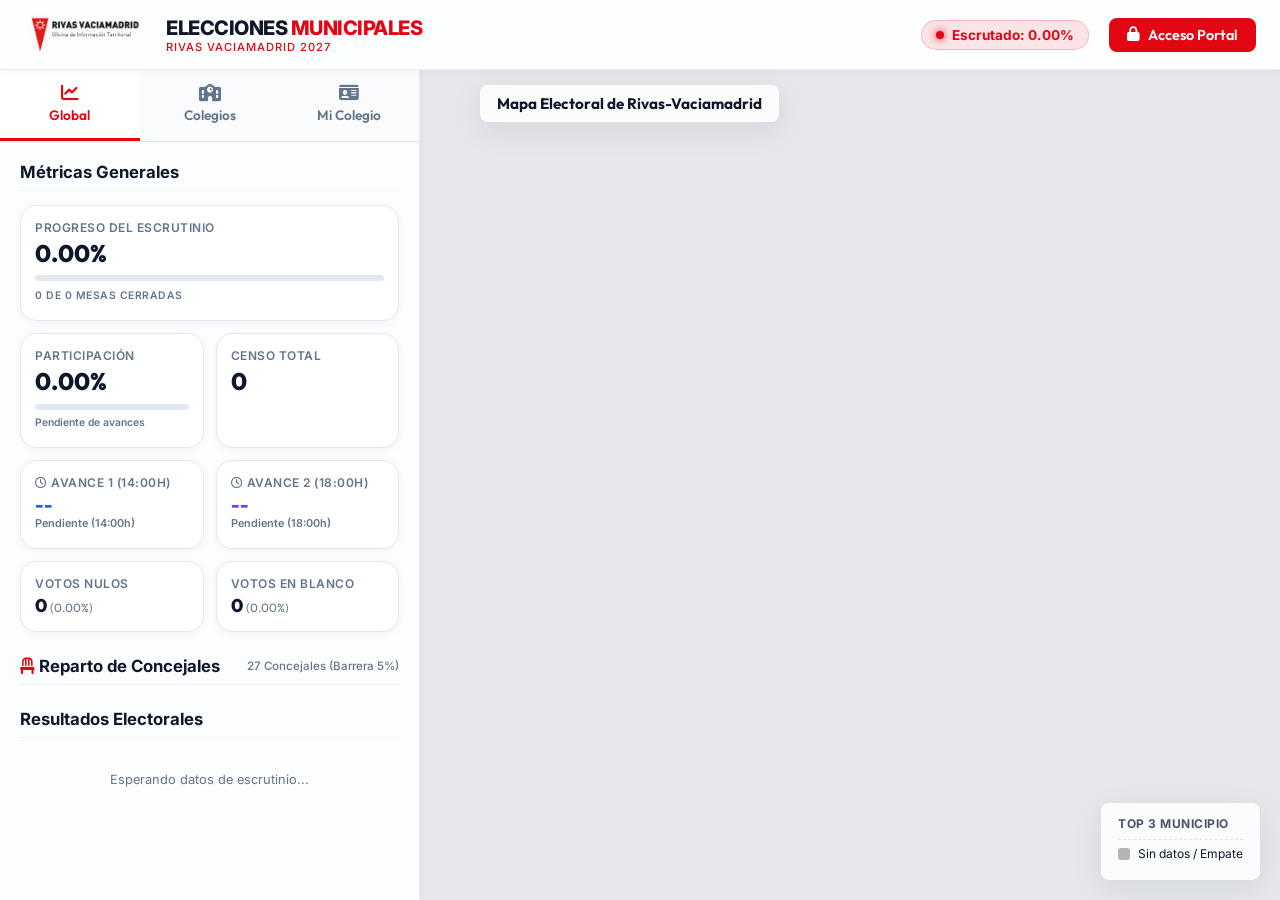
==== index.html @ 632396b0 "Add files via upload" ====
<!DOCTYPE html>
<html lang="es">

<head>
    <meta charset="UTF-8">
    <meta name="viewport" content="width=device-width, initial-scale=1.0">
    <title>Elecciones Municipales Rivas Vaciamadrid 2027</title>

    <!-- SEO Meta Tags -->
    <meta name="description"
        content="Portal oficial para el escrutinio en tiempo real de las Elecciones Municipales Rivas Vaciamadrid 2027, con visualización georeferenciada.">
    <meta name="author" content="Oficina de Información Territorial de Rivas (OITR)">

    <!-- Google Fonts & FontAwesome Icons -->
    <link rel="preconnect" href="https://fonts.googleapis.com">
    <link rel="preconnect" href="https://fonts.gstatic.com" crossorigin>
    <link
        href="https://fonts.googleapis.com/css2?family=Outfit:wght@300;400;500;600;700;800&family=Inter:wght@300;400;500;600;700&display=swap"
        rel="stylesheet">
    <link rel="stylesheet" href="https://cdnjs.cloudflare.com/ajax/libs/font-awesome/6.4.0/css/all.min.css">

    <!-- ArcGIS API for JavaScript CSS -->
    <link rel="stylesheet" href="https://js.arcgis.com/4.29/esri/themes/light/main.css">

    <!-- Estilos del Proyecto -->
    <link rel="stylesheet" href="styles.css">
</head>

<body>

    <!-- CONTENEDOR PRINCIPAL DE LA APP -->
    <div id="app-container">

        <!-- CABECERA GLOBAL DE LA APLICACIÓN -->
        <header class="main-header">
            <div class="header-brand">
                <img src="Imagenes/Logo_OITR.png" alt="Logo Ayuntamiento Rivas-Vaciamadrid" class="brand-logo">
                <div class="brand-title">
                    <span>ELECCIONES <span style="color: var(--primary-color);">MUNICIPALES</span></span>
                    <span class="brand-subtitle">Rivas Vaciamadrid 2027</span>
                </div>
            </div>

            <div class="header-status">
                <!-- Porcentaje de escrutinio general -->
                <div class="scrutiny-pill">
                    <span class="scrutiny-dot"></span>
                    <span>Escrutado: <span id="header-scrutiny-percent">0.00%</span></span>
                </div>

                <!-- Usuario logueado (si aplica) -->
                <div id="logged-user-area" class="hidden">
                    <span class="user-badge">
                        <i class="fa-solid fa-user-shield" id="user-role-icon"></i>
                        <span id="logged-username">Usuario</span>
                    </span>
                </div>

                <!-- Botón de Acción Portal/Logout -->
                <button id="btn-portal-action" class="btn-header btn-primary">
                    <i class="fa-solid fa-lock"></i>
                    <span>Acceso Portal</span>
                </button>
            </div>
        </header>

        <!-- ==========================================================================
           VISTA 1: DASHBOARD PÚBLICO (MAPA Y ESTADÍSTICAS EN TIEMPO REAL)
           ========================================================================== -->
        <section id="public-dashboard-view" class="view-section">

            <!-- Barra Lateral con Estadísticas y Colegios -->
            <aside class="dashboard-sidebar">

                <!-- Pestañas de la barra lateral -->
                <div class="sidebar-tabs">
                    <button class="tab-btn active" data-tab="general-stats-pane">
                        <i class="fa-solid fa-chart-line"></i>
                        <span>Global</span>
                    </button>
                    <button class="tab-btn" data-tab="colegios-list-pane">
                        <i class="fa-solid fa-school"></i>
                        <span>Colegios</span>
                    </button>
                    <button class="tab-btn" data-tab="censo-search-pane">
                        <i class="fa-solid fa-id-card"></i>
                        <span>Mi Colegio</span>
                    </button>
                </div>

                <!-- PESTAÑA A: Estadísticas Globales del Municipio -->
                <div class="tab-content">
                    <div id="general-stats-pane" class="tab-pane active">
                        <div class="card-title">Métricas Generales</div>

                        <div class="stats-grid">
                            <!-- Escrutinio -->
                            <div class="stat-card full-width">
                                <span class="stat-label">Progreso del Escrutinio</span>
                                <div class="stat-value" id="global-scrutiny-val">0.00%</div>
                                <div class="stat-progress-bar">
                                    <div class="stat-progress-fill" id="global-scrutiny-bar" style="width: 0%;"></div>
                                </div>
                                <span class="stat-label" style="margin-top: 8px; font-size: 0.65rem;"
                                    id="global-mesas-ratio">0 de 0 mesas cerradas</span>
                            </div>

                            <!-- Participación Total -->
                            <div class="stat-card">
                                <span class="stat-label">Participación</span>
                                <div class="stat-value" id="global-participation-val">0.00%</div>
                                <div class="stat-progress-bar">
                                    <div class="stat-progress-fill" id="global-participation-bar"
                                        style="width: 0%; background-color: #f59e0b;"></div>
                                </div>
                                <span class="stat-label" style="margin-top: 6px; font-size: 0.65rem; text-transform: none; letter-spacing: normal;"
                                    id="global-participation-sub">Pendiente de avances</span>
                            </div>

                            <!-- Censo -->
                            <div class="stat-card">
                                <span class="stat-label">Censo Total</span>
                                <div class="stat-value" id="global-census-val">0</div>
                            </div>

                            <!-- Avance 1 (14:00h) -->
                            <div class="stat-card">
                                <span class="stat-label"><i class="fa-regular fa-clock"></i> Avance 1 (14:00h)</span>
                                <div class="stat-value" style="font-size: 1.15rem; color: #2563eb;"
                                    id="global-part1-val">--</div>
                                <div class="stat-label"
                                    style="font-size: 0.68rem; text-transform: none; letter-spacing: normal; line-height: 1.3;"
                                    id="global-part1-sub">Pendiente (14:00h)</div>
                            </div>

                            <!-- Avance 2 (18:00h) -->
                            <div class="stat-card">
                                <span class="stat-label"><i class="fa-regular fa-clock"></i> Avance 2 (18:00h)</span>
                                <div class="stat-value" style="font-size: 1.15rem; color: #7c3aed;"
                                    id="global-part2-val">--</div>
                                <div class="stat-label"
                                    style="font-size: 0.68rem; text-transform: none; letter-spacing: normal; line-height: 1.3;"
                                    id="global-part2-sub">Pendiente (18:00h)</div>
                            </div>

                            <!-- Votos Nulos -->
                            <div class="stat-card">
                                <span class="stat-label">Votos Nulos</span>
                                <div class="stat-value" style="font-size: 1.15rem;" id="global-nulos-val">0 <span
                                        style="font-size: 0.75rem; font-weight: 400; color: var(--text-muted);">(0.00%)</span>
                                </div>
                            </div>

                            <!-- Votos en Blanco -->
                            <div class="stat-card">
                                <span class="stat-label">Votos en Blanco</span>
                                <div class="stat-value" style="font-size: 1.15rem;" id="global-blancos-val">0 <span
                                        style="font-size: 0.75rem; font-weight: 400; color: var(--text-muted);">(0.00%)</span>
                                </div>
                            </div>
                        </div>

                        <!-- Reparto de Concejales -->
                        <div class="card-title"
                            style="margin-top: 24px; display: flex; justify-content: space-between; align-items: center;">
                            <span><i class="fa-solid fa-chair" style="color: var(--primary-color);"></i> Reparto de
                                Concejales</span>
                            <span style="font-size: 0.72rem; color: var(--text-muted); font-weight: 500;">27 Concejales
                                (Barrera 5%)</span>
                        </div>
                        <div id="dhondt-results-container" style="margin-bottom: 20px;">
                            <!-- Se rellena dinámicamente -->
                        </div>

                        <!-- Lista de Partidos Ordenados por Votos -->
                        <div class="card-title" style="margin-top: 24px;">Resultados Electorales</div>
                        <div id="global-parties-container" class="party-results-list">
                            <!-- Se rellena dinámicamente -->
                            <div
                                style="text-align: center; color: var(--text-muted); font-size: 0.8rem; padding: 20px 0;">
                                Esperando datos de escrutinio...</div>
                        </div>
                    </div>

                    <!-- PESTAÑA B: Listado de Colegios Electorales -->
                    <div id="colegios-list-pane" class="tab-pane">
                        <div class="card-title">Centros de Votación</div>

                        <!-- Buscador de Colegios -->
                        <div class="search-box">
                            <i class="fa-solid fa-magnifying-glass"></i>
                            <input type="text" id="colegio-search" placeholder="Buscar colegio o dirección...">
                        </div>

                        <!-- Listado -->
                        <div id="colegios-list-container" class="colegios-list">
                            <!-- Se rellena dinámicamente -->
                        </div>
                    </div>

                    <!-- PESTAÑA C: Consulta de Censo por DNI -->
                    <div id="censo-search-pane" class="tab-pane">
                        <div class="card-title">Consulta de Censo Electoral</div>
                        <p class="text-secondary" style="font-size: 0.8rem; margin-bottom: 14px;">
                            Introduce tu DNI o NIE para consultar en qué colegio, sección y mesa te corresponde votar.
                        </p>

                        <!-- Buscador de DNI -->
                        <div style="display: flex; gap: 8px; margin-bottom: 14px;">
                            <div class="search-box" style="flex: 1; margin-bottom: 0;">
                                <i class="fa-solid fa-id-card"></i>
                                <input type="text" id="dni-search-input" placeholder="Ej. 12345678A..."
                                    style="text-transform: uppercase;">
                            </div>
                            <button id="btn-dni-search-action" class="btn-header btn-primary"
                                style="padding: 0 16px; font-size: 0.85rem; border-radius: 6px; flex-shrink: 0;">
                                <i class="fa-solid fa-magnifying-glass"></i> Buscar
                            </button>
                        </div>

                        <!-- Indicador de Carga / Estado -->
                        <div id="dni-search-status" class="hidden"
                            style="text-align: center; padding: 12px; font-size: 0.85rem; color: var(--text-muted);">
                            <i class="fa-solid fa-spinner fa-spin"></i> Cargando censo electoral...
                        </div>

                        <!-- Contenedor de Resultados -->
                        <div id="dni-search-result-container">
                            <div
                                style="text-align: center; color: var(--text-muted); font-size: 0.8rem; padding: 30px 10px;">
                                <i class="fa-solid fa-address-card"
                                    style="font-size: 2.2rem; margin-bottom: 10px; display: block; opacity: 0.35;"></i>
                                Escribe tu DNI/NIE y pulsa Buscar para saber dónde votar.
                            </div>
                        </div>
                    </div>
                </div>
            </aside>

            <!-- Contenedor del Visor Cartográfico de ArcGIS -->
            <div class="dashboard-map-container">
                <div class="map-overlay-title">
                    <h3 id="map-current-title">Mapa Electoral de Rivas-Vaciamadrid</h3>
                </div>

                <!-- Mapa Div -->
                <div id="mapViewDiv"></div>

                <!-- Leyenda de colores del mapa -->
                <div id="mapLegend" class="map-legend">
                    <div class="legend-title">Top 3 Municipio</div>
                    <div id="legend-items-container">
                        <!-- Rellenado dinámicamente con partidos configurados -->
                    </div>
                    <div class="legend-item"
                        style="margin-top: 8px; border-top: 1px dashed rgba(0,0,0,0.1); padding-top: 6px;">
                        <div class="legend-color" style="background-color: #b4b4b4;"></div>
                        <span>Sin datos / Empate</span>
                    </div>
                </div>
            </div>
        </section>

        <!-- ==========================================================================
           VISTA 2: FORMULARIO DE LOGIN (SIMULADO DE ARCGIS ENTERPRISE PORTAL)
           ========================================================================== -->
        <!-- ==========================================================================
           VISTA 2: FORMULARIO DE LOGIN (PORTAL ARCGIS ENTERPRISE)
           ========================================================================== -->
        <section id="login-view" class="view-section login-view hidden">
            <div class="login-card">
                <img src="Imagenes/Logo_OITR.png" alt="ArcGIS Portal Logo" class="login-logo">
                <div class="login-title">Portal ArcGIS Enterprise</div>
                <div class="login-subtitle">Introduce tus credenciales para acceder a la aplicación electoral</div>

                <!-- Mensaje de error -->
                <div id="login-error-msg" class="login-error hidden">
                    <i class="fa-solid fa-circle-exclamation"></i>
                    <span id="login-error-text">Error al autenticar.</span>
                </div>

                <form id="form-login-direct" style="width: 100%; display: flex; flex-direction: column; gap: 14px;">
                    <div class="form-group" style="text-align: left;">
                        <label for="login-username"
                            style="color: rgba(255,255,255,0.9); font-weight: 600; font-size: 0.85rem; margin-bottom: 6px; display: block;">Nombre
                            de usuario</label>
                        <input type="text" id="login-username" class="portal-input"
                            placeholder="Ej: AdminEleccionesGenPrueba" required style="width: 100%; text-align: left;">
                    </div>

                    <div class="form-group" style="text-align: left;">
                        <label for="login-password"
                            style="color: rgba(255,255,255,0.9); font-weight: 600; font-size: 0.85rem; margin-bottom: 6px; display: block;">Contraseña</label>
                        <div class="password-wrapper">
                            <input type="password" id="login-password" class="portal-input"
                                placeholder="Introduce tu contraseña"
                                style="width: 100%; text-align: left; padding-right: 42px;">
                            <i class="fa-solid fa-eye toggle-password-btn"
                                style="position: absolute; right: 14px; top: 50%; transform: translateY(-50%); cursor: pointer; color: rgba(255,255,255,0.7); z-index: 10;"></i>
                        </div>
                    </div>

                    <button type="submit" id="btn-login-submit" class="btn-header btn-primary btn-login"
                        style="justify-content: center; padding: 14px; font-size: 1rem; margin-top: 6px;">
                        <i class="fa-solid fa-right-to-bracket"></i> Iniciar Sesión
                    </button>

                    <button type="button" id="btn-login-arcgis" class="btn-header btn-secondary"
                        style="justify-content: center; padding: 10px; font-size: 0.82rem; background: rgba(255,255,255,0.1); border: 1px solid rgba(255,255,255,0.2); color: #fff;">
                        <i class="fa-solid fa-shield-halved"></i> Conectar vía Diálogo Oficial ArcGIS
                    </button>

                    <button type="button" id="btn-login-cancel" class="btn-header btn-secondary"
                        style="width:100%; justify-content: center; background: transparent; border: none; color: rgba(255,255,255,0.6); margin-top: 2px;">
                        Volver al Visor Público
                    </button>
                </form>
            </div>
        </section>

        <!-- ==========================================================================
           VISTA 3: PORTAL DE COLEGIO ELECTORAL (ESCRUTINIO DE MESAS)
           ========================================================================== -->
        <section id="colegio-portal-view" class="view-section colegio-portal-view hidden">
            <div class="portal-container">

                <!-- Bienvenida de Colegio -->
                <div class="portal-welcome">
                    <div class="welcome-info">
                        <h2 id="portal-colegio-name">C.E.I.P. JARAMA</h2>
                        <p id="portal-colegio-address">Avenida de Covibar, 1, Rivas-Vaciamadrid</p>
                    </div>
                    <button id="btn-portal-logout" class="btn-header btn-danger">
                        <i class="fa-solid fa-power-off"></i> Salir
                    </button>
                </div>

                <!-- PASO 1: SELECCIONAR MESA ELECTORAL -->
                <div id="portal-step-select-mesa" class="portal-card">
                    <div class="step-title">
                        <div class="step-num">1</div>
                        <span>Selecciona una Mesa Electoral para el recuento</span>
                    </div>
                    <p class="text-secondary" style="font-size: 0.85rem; margin-bottom: 16px;">
                        Selecciona tu mesa para comenzar o continuar con la transmisión de datos. El color de cada
                        tarjeta indica su estado: verde (abierta), morado (en recuento), azul/ámbar (avances de
                        participación enviados) y rojo (mesa cerrada definitivamente).
                    </p>

                    <div id="portal-mesas-selection-grid" class="mesa-selector-grid">
                        <!-- Rellenado dinámicamente con mesas del colegio -->
                    </div>
                </div>

                <!-- FORMULARIO PRINCIPAL DE GESTIÓN DE MESA (Oculto hasta elegir mesa) -->
                <div id="portal-escrutinio-container" class="hidden">

                    <!-- Ficha de la Mesa Seleccionada -->
                    <div class="portal-card"
                        style="background-color: rgba(227, 6, 19, 0.03); border-color: rgba(227, 6, 19, 0.2); margin-bottom: 16px;">
                        <div
                            style="display: flex; align-items: center; justify-content: space-between; flex-wrap: wrap; gap: 10px;">
                            <div>
                                <span
                                    style="font-weight: 700; text-transform: uppercase; font-size: 0.75rem; color: var(--primary-color); display: block; letter-spacing: 0.5px;">Mesa
                                    Seleccionada</span>
                                <h3 style="font-size: 1.5rem; font-family: var(--font-heading); color: var(--text-primary);"
                                    id="portal-active-mesa-title">Mesa 006A</h3>
                            </div>
                            <div style="text-align: right;">
                                <span class="badge badge-warning" id="portal-active-mesa-census"
                                    style="font-size: 0.85rem; padding: 6px 12px;">Censo: 800 electores</span>
                            </div>
                            <button id="btn-change-mesa" class="btn-header btn-secondary"
                                style="font-size: 0.8rem; padding: 6px 14px;">
                                <i class="fa-solid fa-rotate-left"></i> Cambiar de Mesa
                            </button>
                        </div>
                    </div>

                    <!-- SELECTOR DE LAS 3 FASES / BOTONES DE LA JORNADA -->
                    <div class="portal-phase-selector-bar">
                        <button type="button" class="portal-phase-btn active" id="btn-phase-part1" data-phase="part1">
                            <div class="phase-btn-icon"><i class="fa-solid fa-clock"></i></div>
                            <div class="phase-btn-text">
                                <span class="phase-title">1º Avance (14:00h)</span>
                                <span class="phase-status" id="phase-status-part1">Pendiente</span>
                            </div>
                        </button>
                        <button type="button" class="portal-phase-btn" id="btn-phase-part2" data-phase="part2">
                            <div class="phase-btn-icon"><i class="fa-solid fa-clock"></i></div>
                            <div class="phase-btn-text">
                                <span class="phase-title">2º Avance (18:00h)</span>
                                <span class="phase-status" id="phase-status-part2">Pendiente</span>
                            </div>
                        </button>
                        <button type="button" class="portal-phase-btn" id="btn-phase-escrutinio"
                            data-phase="escrutinio">
                            <div class="phase-btn-icon"><i class="fa-solid fa-check-to-slot"></i></div>
                            <div class="phase-btn-text">
                                <span class="phase-title">Escrutinio (20:00h)</span>
                                <span class="phase-status" id="phase-status-escrutinio">Pendiente</span>
                            </div>
                        </button>
                    </div>

                    <!-- ========================================================
                         FASE 1: FORMULARIO DEL 1º AVANCE (14:00h)
                         ======================================================== -->
                    <div id="portal-pane-part1" class="portal-phase-pane active">
                        <div class="portal-card">
                            <div class="step-title">
                                <div class="step-num"><i class="fa-solid fa-1"></i></div>
                                <span>1º Avance de Participación (14:00h)</span>
                            </div>
                            <p class="text-secondary"
                                style="font-size: 0.85rem; margin-bottom: 20px; line-height: 1.5;">
                                Introduce el número total de personas censadas en esta mesa que han acudido a votar
                                hasta las 14:00 horas (consultando la lista de votantes de la mesa). En esta fase
                                <strong>no se cuentan votos de partidos</strong>.
                            </p>

                            <!-- Estado previo si ya fue transmitido -->
                            <div id="part1-previous-info" class="advance-info-banner hidden">
                                <i class="fa-solid fa-circle-check" style="color: #0284c7; font-size: 1.2rem;"></i>
                                <div>
                                    <strong style="color: #0369a1; display: block;">Avance 1 transmitido
                                        previamente</strong>
                                    <span id="part1-previous-details"
                                        style="font-size: 0.8rem; color: #075985;">--</span>
                                </div>
                            </div>

                            <div class="advance-entry-box">
                                <label for="input-part1-voters"
                                    style="font-weight: 700; font-size: 1rem; color: var(--text-primary); display: block; margin-bottom: 8px;">
                                    Total de personas que han votado hasta las 14:00h:
                                </label>
                                <div
                                    style="display: flex; gap: 12px; align-items: center; justify-content: center; flex-wrap: wrap;">
                                    <input type="number" inputmode="numeric" id="input-part1-voters"
                                        class="portal-input advance-large-input" min="0" required>
                                    <div class="advance-metric-badge" id="part1-live-percent-badge">
                                        <span class="pct-val" id="part1-live-percent-val">0.00%</span>
                                        <span class="pct-sub" id="part1-live-ratio-sub">0 de 0 electores</span>
                                    </div>
                                </div>
                            </div>

                            <div style="display: flex; justify-content: center; margin-top: 24px;">
                                <button type="button" id="btn-submit-part1" class="btn-header btn-submit-transmit"
                                    style="background: linear-gradient(135deg, #e30613 0%, #b8050e 100%); color: #ffffff; border: none; padding: 14px 28px; font-size: 1rem; border-radius: 8px; font-weight: 700; cursor: pointer;">
                                    <i class="fa-solid fa-paper-plane"></i> Transmitir 1º Avance de Participación
                                </button>
                            </div>
                        </div>
                    </div>

                    <!-- ========================================================
                         FASE 2: FORMULARIO DEL 2º AVANCE (18:00h)
                         ======================================================== -->
                    <div id="portal-pane-part2" class="portal-phase-pane hidden">
                        <div class="portal-card">
                            <div class="step-title">
                                <div class="step-num"><i class="fa-solid fa-2"></i></div>
                                <span>2º Avance de Participación (18:00h)</span>
                            </div>
                            <p class="text-secondary"
                                style="font-size: 0.85rem; margin-bottom: 20px; line-height: 1.5;">
                                Introduce el número total acumulado de personas que han acudido a votar hasta las 18:00
                                horas. En esta fase <strong>no se cuentan votos de partidos</strong>.
                            </p>

                            <!-- Referencia del 1º Avance -->
                            <div id="part2-reference-banner" class="advance-info-banner"
                                style="background-color: #f0f9ff; border-color: #bae6fd;">
                                <i class="fa-solid fa-info-circle" style="color: #0284c7; font-size: 1.2rem;"></i>
                                <div>
                                    <strong style="color: #0369a1; display: block;">Dato de referencia (1º Avance -
                                        14:00h):</strong>
                                    <span id="part2-p1-ref-text" style="font-size: 0.8rem; color: #075985;">No
                                        transmitido aún</span>
                                </div>
                            </div>

                            <!-- Estado previo si ya fue transmitido -->
                            <div id="part2-previous-info" class="advance-info-banner hidden" style="margin-top: 10px;">
                                <i class="fa-solid fa-circle-check" style="color: #d97706; font-size: 1.2rem;"></i>
                                <div>
                                    <strong style="color: #b45309; display: block;">Avance 2 transmitido
                                        previamente</strong>
                                    <span id="part2-previous-details"
                                        style="font-size: 0.8rem; color: #92400e;">--</span>
                                </div>
                            </div>

                            <div class="advance-entry-box">
                                <label for="input-part2-voters"
                                    style="font-weight: 700; font-size: 1rem; color: var(--text-primary); display: block; margin-bottom: 8px;">
                                    Total de personas que han votado hasta las 18:00h (acumulado):
                                </label>
                                <div
                                    style="display: flex; gap: 12px; align-items: center; justify-content: center; flex-wrap: wrap;">
                                    <input type="number" inputmode="numeric" id="input-part2-voters"
                                        class="portal-input advance-large-input" min="0" required>
                                    <div class="advance-metric-badge" id="part2-live-percent-badge"
                                        style="background-color: #fef3c7; border-color: #fde68a;">
                                        <span class="pct-val" id="part2-live-percent-val"
                                            style="color: #b45309;">0.00%</span>
                                        <span class="pct-sub" id="part2-live-ratio-sub" style="color: #92400e;">0 de 0
                                            electores</span>
                                    </div>
                                </div>
                            </div>

                            <div style="display: flex; justify-content: center; margin-top: 24px;">
                                <button type="button" id="btn-submit-part2" class="btn-header btn-submit-transmit"
                                    style="background: linear-gradient(135deg, #e30613 0%, #b8050e 100%); color: #ffffff; border: none; padding: 14px 28px; font-size: 1rem; border-radius: 8px; font-weight: 700; cursor: pointer;">
                                    <i class="fa-solid fa-paper-plane"></i> Transmitir 2º Avance de Participación
                                </button>
                            </div>
                        </div>
                    </div>

                    <!-- ========================================================
                         FASE 3: FORMULARIO DE ESCRUTINIO FINAL (20:00h)
                         ======================================================== -->
                    <div id="portal-pane-escrutinio" class="portal-phase-pane hidden">

                        <!-- PASO 1: MIEMBROS DE LA MESA -->
                        <div class="portal-card">
                            <div class="step-title">
                                <div class="step-num"><i class="fa-solid fa-users"></i></div>
                                <span>1. Miembros de la Mesa Electoral</span>
                            </div>
                            <p class="text-secondary" style="font-size: 0.85rem; margin-bottom: 14px;">
                                Identifica a los componentes que han constituido la mesa electoral para el acta de
                                escrutinio.
                            </p>
                            <div style="display: flex; flex-direction: column; gap: 16px;">
                                <div class="form-group">
                                    <label for="input-member-president"
                                        style="color: var(--text-primary); font-weight: 700; display: block; margin-bottom: 6px;">Presidente/a
                                        de la Mesa</label>
                                    <input type="text" id="input-member-president" class="portal-input"
                                        placeholder="Nombre y apellidos del Presidente/a" required>
                                </div>
                                <div class="form-group">
                                    <label for="input-member-vocal1"
                                        style="color: var(--text-primary); font-weight: 700; display: block; margin-bottom: 6px;">Primer
                                        Vocal</label>
                                    <input type="text" id="input-member-vocal1" class="portal-input"
                                        placeholder="Nombre y apellidos del Primer Vocal" required>
                                </div>
                                <div class="form-group">
                                    <label for="input-member-vocal2"
                                        style="color: var(--text-primary); font-weight: 700; display: block; margin-bottom: 6px;">Segundo
                                        Vocal</label>
                                    <input type="text" id="input-member-vocal2" class="portal-input"
                                        placeholder="Nombre y apellidos del Segundo Vocal" required>
                                </div>
                            </div>
                        </div>

                        <!-- PASO 2: INTRODUCIR VOTOS -->
                        <div class="portal-card">
                            <div class="step-title">
                                <div class="step-num"><i class="fa-solid fa-square-poll-vertical"></i></div>
                                <span>2. Introducción de Votos del Escrutinio</span>
                            </div>

                            <!-- Tarjeta de Referencia de Avances Anteriores -->
                            <div id="portal-previous-advances-banner" class="hidden"></div>

                            <div id="portal-votes-fields-container" class="votos-entry-grid">
                                <!-- Los inputs de los partidos se generan dinámicamente desde JS -->
                            </div>

                            <!-- Resumen y validación en vivo -->
                            <div class="vote-summary-card">
                                <div class="vote-summary-total">
                                    Total Votos Contabilizados: <span id="portal-votes-sum">0</span>
                                </div>
                                <div id="portal-votes-validation" class="vote-validation-badge badge-success">
                                    <i class="fa-solid fa-circle-check"></i>
                                    <span>Votos válidos</span>
                                </div>
                            </div>
                        </div>

                        <!-- PASO 3: CERRAR MESA Y TRANSMITIR -->
                        <div class="portal-card" style="margin-bottom: 80px;">
                            <div class="step-title">
                                <div class="step-num"><i class="fa-solid fa-lock"></i></div>
                                <span>3. Cierre Definitivo de Mesa</span>
                            </div>
                            <p class="text-secondary" style="font-size: 0.85rem; margin-bottom: 16px;">
                                Una vez verificado el recuento con las papeletas de la urna, pulsa el botón para cerrar
                                la mesa y transmitir los resultados definitivos al sistema central.
                            </p>
                            <div style="display: flex; justify-content: center;">
                                <button type="button" id="btn-submit-mesa"
                                    class="btn-header btn-submit-transmit btn-close-mesa"
                                    style="background: linear-gradient(135deg, #e30613 0%, #b8050e 100%); color: #ffffff; border: none; padding: 16px 32px; font-size: 1.05rem; border-radius: 8px; font-weight: 700; cursor: pointer;">
                                    <i class="fa-solid fa-lock"></i> Cerrar Mesa y Transmitir Escrutinio
                                </button>
                            </div>
                        </div>

                    </div>

                </div>
            </div>
        </section>

        <!-- ==========================================================================
           VISTA 4: PORTAL DE ADMINISTRACIÓN GENERAL
           ========================================================================== -->
        <section id="admin-portal-view" class="view-section admin-portal-view hidden">
            <div class="portal-container" style="max-width: 1200px;">

                <!-- Cabecera del Panel de Control de Administración -->
                <div class="portal-welcome">
                    <div class="welcome-info">
                        <h2>Administración General de Elecciones</h2>
                        <p>Control del estado del escrutinio, actas firmadas y mantenimiento de mesas.</p>
                    </div>
                    <div style="display: flex; gap: 10px; flex-wrap: wrap;">
                        <button id="btn-export-csv" class="btn-header btn-secondary" title="Exportar datos a CSV">
                            <i class="fa-solid fa-file-csv" style="color: #10b981;"></i> Exportar CSV
                        </button>
                        <button id="btn-export-pdf" class="btn-header btn-secondary" title="Imprimir Informe a PDF">
                            <i class="fa-solid fa-file-pdf" style="color: #ef4444;"></i> Imprimir PDF
                        </button>
                        <button id="btn-admin-manage-parties" class="btn-header btn-secondary"
                            style="background-color: #8b5cf6; color: #fff; border: none;"
                            title="Gestionar Fuerzas Políticas">
                            <i class="fa-solid fa-flag"></i> Fuerzas Políticas
                        </button>
                        <button id="btn-admin-add-mesa" class="btn-header btn-primary">
                            <i class="fa-solid fa-plus"></i> Añadir Mesa
                        </button>
                        <button id="btn-admin-logout" class="btn-header btn-danger">
                            <i class="fa-solid fa-power-off"></i> Salir
                        </button>
                    </div>
                </div>

                <!-- Grid de Administración -->
                <div class="admin-dashboard-grid">

                    <!-- LADO IZQUIERDO: Control por Colegios y Mesas -->
                    <div>
                        <!-- Resumen y Mapeo de Colegios -->
                        <div class="card-title">Resumen de Escrutinio por Colegio</div>
                        <div id="admin-colegios-summary-container">
                            <!-- Se rellena dinámicamente con tarjetas de colegios -->
                        </div>

                        <!-- Listado Completo de Mesas -->
                        <div class="portal-card" style="margin-top: 24px;">
                            <div class="card-title" style="border: none; margin-bottom: 10px;">Listado General de Mesas
                            </div>
                            <div style="overflow-x: auto;">
                                <table class="admin-table">
                                    <thead>
                                        <tr>
                                            <th>Código</th>
                                            <th>Colegio Electoral</th>
                                            <th>Sección</th>
                                            <th>Mesa</th>
                                            <th>Censo</th>
                                            <th>Estado</th>
                                            <th style="text-align: right;">Acciones</th>
                                        </tr>
                                    </thead>
                                    <tbody id="admin-mesas-table-body">
                                        <!-- Rellenado dinámicamente -->
                                    </tbody>
                                </table>
                            </div>
                        </div>
                    </div>

                    <!-- LADO DERECHO: Métricas Rápidas y Herramientas -->
                    <div>
                        <div class="portal-card">
                            <div class="card-title">Estado de la Elección</div>
                            <div class="stats-grid" style="grid-template-columns: 1fr; gap: 16px;">
                                <div class="stat-card">
                                    <span class="stat-label">Mesas Escrutadas</span>
                                    <div class="stat-value" id="admin-metric-mesas-percent">0.00%</div>
                                    <span class="stat-label" style="margin-top: 4px; font-size: 0.65rem;"
                                        id="admin-metric-mesas-ratio">0 de 0 mesas</span>
                                </div>
                                <div class="stat-card">
                                    <span class="stat-label">Votos Totales Válidos</span>
                                    <div class="stat-value" id="admin-metric-votos-total">0</div>
                                </div>
                                <div class="stat-card">
                                    <span class="stat-label">Participación Total</span>
                                    <div class="stat-value" id="admin-metric-participation">0.00%</div>
                                    <span class="stat-label" style="margin-top: 4px; font-size: 0.65rem;"
                                        id="admin-metric-participation-sub">Pendiente de avances</span>
                                </div>
                            </div>
                        </div>

                        <!-- Herramientas de Base de Datos de Prueba -->
                        <div class="portal-card"
                            style="border-color: rgba(245, 158, 11, 0.3); background-color: rgba(245, 158, 11, 0.02);">
                            <div class="card-title"
                                style="color: #d97706; display: flex; align-items: center; gap: 6px; border-bottom: none; padding-bottom: 0; margin-bottom: 6px;">
                                <i class="fa-solid fa-flask"></i> Entorno de Pruebas
                            </div>
                            <p class="text-secondary" style="font-size: 0.75rem; margin-bottom: 14px;">
                                Acciones rápidas para simular datos y reiniciar el escrutinio.
                            </p>
                            <div style="display: flex; flex-direction: column; gap: 8px;">
                                <button id="btn-admin-demo-fill" class="btn-header btn-secondary"
                                    style="justify-content: center; background-color: #d97706; color: #fff; border: none; padding: 10px;">
                                    <i class="fa-solid fa-wand-magic-sparkles"></i> Simular Todo el Municipio
                                </button>
                                <button id="btn-admin-delete-demo-mesas" class="btn-header btn-secondary"
                                    style="justify-content: center; background-color: #ef4444; color: #fff; border: none; padding: 10px;">
                                    <i class="fa-solid fa-table-list"></i> Eliminar Todas las Mesas Generadas
                                </button>
                                <button id="btn-admin-reset-db" class="btn-header btn-secondary"
                                    style="justify-content: center; color: var(--text-muted); padding: 8px;">
                                    <i class="fa-solid fa-trash-can"></i> Reiniciar Escrutinio a Cero
                                </button>
                            </div>
                        </div>
                    </div>

                </div>

            </div>
        </section>

    </div> <!-- FIN DEL APP-CONTAINER -->


    <!-- ==========================================================================
       VENTANAS MODALES (POPUP WINDOWS)
       ========================================================================== -->

    <!-- MODAL A: FICHA DE COLEGIO ELECTORAL (DASHBOARD PÚBLICO) -->
    <div id="modal-colegio-detail" class="modal-container hidden">
        <div class="modal-card large">
            <div class="modal-header">
                <h3 id="modal-colegio-name-title">C.E.I.P. JARAMA</h3>
                <button class="modal-close" id="btn-close-colegio-modal">&times;</button>
            </div>
            <div class="modal-body" style="padding: 0;">
                <div style="display: grid; grid-template-columns: 3fr 4fr; min-height: 400px;">
                    <!-- Imagen del colegio -->
                    <div id="modal-colegio-img-div"
                        style="background-size: cover; background-position: center; min-height: 250px;"></div>

                    <!-- Detalles y votos del colegio -->
                    <div style="padding: 24px; overflow-y: auto;">
                        <!-- Dirección y Ruta -->
                        <div
                            style="display: flex; align-items: flex-start; justify-content: space-between; gap: 10px; margin-bottom: 16px;">
                            <div>
                                <span
                                    style="font-size: 0.72rem; text-transform: uppercase; color: var(--text-muted); font-weight: 700; display: block;">Dirección</span>
                                <span id="modal-colegio-address-text"
                                    style="font-size: 0.85rem; font-weight: 500;">Calle de Rivas s/n</span>
                            </div>
                            <a href="#" id="modal-colegio-route-btn" target="_blank" class="btn-header btn-secondary"
                                style="font-size: 0.75rem; padding: 6px 12px; flex-shrink:0;">
                                <i class="fa-solid fa-route" style="color: var(--primary-color);"></i> Cómo llegar
                            </a>
                        </div>

                        <!-- Secciones Censales -->
                        <div style="margin-bottom: 16px;">
                            <span
                                style="font-size: 0.72rem; text-transform: uppercase; color: var(--text-muted); font-weight: 700; display: block;">Secciones
                                Censales</span>
                            <span id="modal-colegio-sections-list" style="font-size: 0.85rem; font-weight: 700;">006,
                                018</span>
                        </div>

                        <!-- Progreso y censo -->
                        <div style="display: grid; grid-template-columns: 1fr 1fr; gap: 12px; margin-bottom: 20px;">
                            <div class="stat-card" style="padding: 8px 12px;">
                                <span class="stat-label">Censo</span>
                                <span class="stat-value" style="font-size: 1.15rem;"
                                    id="modal-colegio-census-val">0</span>
                            </div>
                            <div class="stat-card" style="padding: 8px 12px;">
                                <span class="stat-label">Participación</span>
                                <span class="stat-value" style="font-size: 1.15rem; color: #f59e0b;"
                                    id="modal-colegio-participation-val">0.00%</span>
                            </div>
                            <div class="stat-card" style="padding: 8px 12px; grid-column: span 2;">
                                <span class="stat-label">Mesas Escrutadas</span>
                                <span class="stat-value" style="font-size: 1.15rem; color: var(--primary-color);"
                                    id="modal-colegio-mesas-val">0 de 0</span>
                            </div>
                        </div>

                        <!-- Lista de votos en el colegio -->
                        <div class="card-title" style="font-size: 0.9rem; margin-bottom: 8px;">Resultados en el Centro
                        </div>
                        <div id="modal-colegio-parties-container" class="party-results-list">
                            <!-- Rellenado dinámicamente -->
                        </div>
                    </div>
                </div>
            </div>
            <div class="modal-footer">
                <button class="btn-header btn-secondary" id="btn-close-colegio-modal-footer">Cerrar Ficha</button>
            </div>
        </div>
    </div>

    <!-- MODAL B: AÑADIR NUEVA MESA (ADMINISTRACIÓN) -->
    <div id="modal-admin-add-mesa" class="modal-container hidden">
        <div class="modal-card">
            <div class="modal-header">
                <h3>Añadir Nueva Mesa Electoral</h3>
                <button class="modal-close" id="btn-close-add-mesa-modal">&times;</button>
            </div>
            <form id="form-admin-add-mesa">
                <div class="modal-body">
                    <div class="form-group">
                        <label for="add-mesa-colegio" style="color: var(--text-primary);">Colegio Electoral</label>
                        <select id="add-mesa-colegio" class="portal-input" required>
                            <!-- Rellenado dinámicamente con colegios disponibles -->
                        </select>
                    </div>
                    <div class="form-group">
                        <label for="add-mesa-seccion" style="color: var(--text-primary);">Sección Censal</label>
                        <select id="add-mesa-seccion" class="portal-input" required>
                            <!-- Rellenado dinámicamente según el colegio -->
                        </select>
                    </div>
                    <div class="form-group">
                        <label for="add-mesa-letra" style="color: var(--text-primary); font-weight:700;">Tipo / Letra de
                            la Mesa</label>
                        <select id="add-mesa-letra" class="portal-input" required>
                            <option value="A">Mesa A (Apellidos A - G/L)</option>
                            <option value="B">Mesa B (Apellidos H/M - Z)</option>
                            <option value="C">Mesa C (Tercera subdivisión por apellidos)</option>
                            <option value="U">Mesa U (Mesa Única de la Sección)</option>
                        </select>
                        <span class="text-secondary" style="font-size: 0.75rem; margin-top: 4px; display: block;">
                            <i class="fa-solid fa-circle-info"></i> Usa <strong>U</strong> si la sección tiene 1 sola
                            mesa, o <strong>A/B/C</strong> si está dividida por tramos de apellido.
                        </span>
                    </div>

                    <div class="form-group" style="margin-bottom: 12px;">
                        <div
                            style="background-color: #f1f5f9; padding: 10px 14px; border-radius: 6px; border: 1px dashed #cbd5e1; display: flex; justify-content: space-between; align-items: center;">
                            <span style="font-size: 0.8rem; color: var(--text-secondary); font-weight: 600;">Código de
                                Mesa Resultante:</span>
                            <span id="add-mesa-code-preview"
                                style="font-family: var(--font-heading); font-size: 1.15rem; font-weight: 800; color: var(--primary-color);">001A</span>
                        </div>
                    </div>

                    <div class="form-group">
                        <label for="add-mesa-census" style="color: var(--text-primary); font-weight:700;">Censo
                            Electoral (Electores)</label>
                        <input type="number" id="add-mesa-census" class="portal-input" placeholder="Ej: 750" required
                            min="1">
                    </div>
                </div>
                <div class="modal-footer">
                    <button type="button" class="btn-header btn-secondary" id="btn-cancel-add-mesa">Cancelar</button>
                    <button type="submit" class="btn-header btn-primary">Registrar Mesa</button>
                </div>
            </form>
        </div>
    </div>

    <!-- MODAL C: VISOR DE ACTA FIRMADA (ADMINISTRACIÓN) -->
    <div id="modal-view-acta" class="modal-container hidden">
        <div class="modal-card large">
            <div class="modal-header">
                <h3 id="modal-acta-title">Acta de Escrutinio - Mesa 006A</h3>
                <button class="modal-close" id="btn-close-acta-modal">&times;</button>
            </div>
            <div class="modal-body" id="modal-acta-body-content">
                <!-- Se poblará dinámicamente con el diseño oficial del acta para visualización -->
            </div>
            <div class="modal-footer">
                <button class="btn-header btn-secondary" id="btn-close-acta-modal-footer">Cerrar</button>
                <button class="btn-header btn-primary" id="btn-print-acta">
                    <i class="fa-solid fa-print"></i> Imprimir / Guardar PDF
                </button>
            </div>
        </div>
    </div>

    <!-- MODAL D: EDICIÓN DE VOTOS POR ADMINISTRADOR (CON ALERTAS DE CRITICIDAD) -->
    <div id="modal-admin-edit-votes" class="modal-container hidden">
        <div class="modal-card large">
            <div class="modal-header">
                <h3><i class="fa-solid fa-pen-to-square" style="color: var(--primary-color);"></i> Modificación de Votos
                    (Admin) - <span id="modal-admin-votes-mesa-code">001A</span></h3>
                <button class="modal-close" id="btn-close-admin-edit-votes">&times;</button>
            </div>
            <form id="form-admin-edit-votes">
                <div class="modal-body">
                    <!-- Visor de Alertas por Criticidad -->
                    <div id="admin-edit-votes-alert-box" class="alert-box info">
                        <i id="admin-edit-votes-alert-icon" class="fa-solid fa-circle-info"></i>
                        <div>
                            <div
                                style="display: flex; align-items: center; justify-content: space-between; margin-bottom: 4px;">
                                <strong id="admin-edit-votes-alert-title">Evaluación de Criticidad de la
                                    Modificación</strong>
                                <span id="admin-edit-votes-alert-badge" class="alert-critical-badge info">Nivel: Bajo
                                    (Info)</span>
                            </div>
                            <span id="admin-edit-votes-alert-desc">Los datos modificados están dentro de los márgenes
                                normales de participación y censo.</span>
                        </div>
                    </div>

                    <div style="display: grid; grid-template-columns: 1fr 1fr; gap: 12px; margin-bottom: 16px;">
                        <div class="stat-card" style="padding: 10px;">
                            <span class="stat-label">Censo Total Mesa</span>
                            <span id="admin-edit-votes-census-val" class="stat-value"
                                style="font-size: 1.2rem;">0</span>
                        </div>
                        <div class="stat-card" style="padding: 10px;">
                            <span class="stat-label">Total Votos Resultantes</span>
                            <span id="admin-edit-votes-total-val" class="stat-value"
                                style="font-size: 1.2rem; color: var(--primary-color);">0</span>
                        </div>
                    </div>

                    <!-- Formulario de Votos -->
                    <div id="admin-edit-votes-fields-container" class="votos-entry-grid"
                        style="max-height: 320px; overflow-y: auto; padding-right: 6px;">
                        <!-- Rellenado dinámicamente -->
                    </div>
                </div>
                <div class="modal-footer">
                    <button type="button" class="btn-header btn-secondary"
                        id="btn-cancel-admin-edit-votes">Cancelar</button>
                    <button type="submit" class="btn-header btn-primary" id="btn-save-admin-edit-votes">
                        <i class="fa-solid fa-floppy-disk"></i> Guardar Cambios de Votos
                    </button>
                </div>
            </form>
        </div>
    </div>

    <!-- MODAL E: EDICIÓN DE MIEMBROS DE MESA POR ADMINISTRADOR -->
    <div id="modal-admin-edit-members" class="modal-container hidden">
        <div class="modal-card">
            <div class="modal-header">
                <h3><i class="fa-solid fa-users-gear" style="color: var(--primary-color);"></i> Modificar Miembros de
                    Mesa - <span id="modal-admin-members-mesa-code">001A</span></h3>
                <button class="modal-close" id="btn-close-admin-edit-members">&times;</button>
            </div>
            <form id="form-admin-edit-members">
                <div class="modal-body">
                    <div class="form-group">
                        <label for="admin-member-president"
                            style="color: var(--text-primary); font-weight: 700;">Presidente/a de Mesa</label>
                        <input type="text" id="admin-member-president" class="portal-input"
                            placeholder="Nombre completo" required>
                    </div>
                    <div class="form-group">
                        <label for="admin-member-vocal1" style="color: var(--text-primary); font-weight: 700;">Primer
                            Vocal</label>
                        <input type="text" id="admin-member-vocal1" class="portal-input" placeholder="Nombre completo"
                            required>
                    </div>
                    <div class="form-group">
                        <label for="admin-member-vocal2" style="color: var(--text-primary); font-weight: 700;">Segundo
                            Vocal</label>
                        <input type="text" id="admin-member-vocal2" class="portal-input" placeholder="Nombre completo"
                            required>
                    </div>
                </div>
                <div class="modal-footer">
                    <button type="button" class="btn-header btn-secondary"
                        id="btn-cancel-admin-edit-members">Cancelar</button>
                    <button type="submit" class="btn-header btn-primary">
                        <i class="fa-solid fa-user-check"></i> Actualizar Miembros
                    </button>
                </div>
            </form>
        </div>
    </div>

    <!-- MODAL F: ADVERTENCIA DE DISCREPANCIA EN AVANCES DE PARTICIPACIÓN -->
    <div id="modal-discrepancy-warning" class="modal-container hidden">
        <div class="modal-card" style="max-width: 520px; border-color: rgba(245, 158, 11, 0.5);">
            <div class="modal-header" style="background-color: rgba(245, 158, 11, 0.1);">
                <h3 style="color: #b45309;"><i class="fa-solid fa-triangle-exclamation"></i> Discrepancia en Avance de
                    Participación</h3>
                <button class="modal-close" id="btn-close-discrepancy-modal">&times;</button>
            </div>
            <div class="modal-body">
                <div class="alert-box warning" style="margin-bottom: 14px;">
                    <i class="fa-solid fa-circle-exclamation"></i>
                    <div>
                        <strong style="display: block; margin-bottom: 4px;">Detección de Discrepancia en el
                            Cómputo</strong>
                        <span id="discrepancy-modal-desc">El total de votos registrado en este avance es inferior al
                            avance anterior transmitido.</span>
                    </div>
                </div>
                <p style="font-size: 0.85rem; color: var(--text-secondary); line-height: 1.5; margin-bottom: 14px;">
                    Si se ha tratado de una corrección por un error en el conteo previo de la primera participación,
                    puedes confirmar y transmitir la rectificación. En caso contrario, pulsa cancelar para revisar los
                    datos.
                </p>
                <div style="background: #f8fafc; border-radius: 8px; padding: 12px; font-size: 0.8rem; border: 1px dashed #cbd5e1;"
                    id="discrepancy-modal-details">
                    <!-- Detalle comparativo (Participación 1 vs 2) -->
                </div>
            </div>
            <div class="modal-footer">
                <button type="button" class="btn-header btn-secondary" id="btn-cancel-discrepancy">
                    <i class="fa-solid fa-arrow-left"></i> Volver y Corregir
                </button>
                <button type="button" class="btn-header btn-primary" id="btn-confirm-discrepancy"
                    style="background-color: #d97706; border-color: #b45309;">
                    <i class="fa-solid fa-check"></i> Confirmar y Transmitir Rectificación
                </button>
            </div>
        </div>
    </div>

    <!-- MODAL G: GESTIÓN DE FUERZAS POLÍTICAS (PARTIDOS) -->
    <div id="modal-admin-parties" class="modal-container hidden">
        <div class="modal-card" style="max-width: 680px; width: 95%;">
            <div class="modal-header">
                <h3><i class="fa-solid fa-flag" style="color: #8b5cf6;"></i> Gestión de Fuerzas Políticas</h3>
                <button class="modal-close" id="btn-close-parties-modal">&times;</button>
            </div>
            <div class="modal-body" style="max-height: 75vh; overflow-y: auto;">

                <!-- 1. Formulario de Alta de Partido -->
                <div
                    style="background: #f8fafc; border: 1px solid #e2e8f0; padding: 16px; border-radius: 10px; margin-bottom: 20px;">
                    <div
                        style="font-weight: 700; font-size: 0.9rem; margin-bottom: 12px; color: #0f172a; display: flex; align-items: center; gap: 8px;">
                        <i class="fa-solid fa-plus-circle" style="color: var(--primary-color);"></i> Nueva Fuerza
                        Política
                    </div>

                    <form id="form-add-party" style="display: grid; grid-template-columns: 1fr 2fr; gap: 12px;">
                        <div>
                            <label
                                style="font-weight: 600; font-size: 0.8rem; display: block; margin-bottom: 4px;">Siglas
                                / ID</label>
                            <input type="text" id="party-id-input" class="portal-input" placeholder="Ej: PODEMOS"
                                required style="text-transform: uppercase;">
                        </div>

                        <div>
                            <label
                                style="font-weight: 600; font-size: 0.8rem; display: block; margin-bottom: 4px;">Nombre
                                Completo</label>
                            <input type="text" id="party-name-input" class="portal-input"
                                placeholder="Ej: Podemos - Izquierda Unida" required>
                        </div>

                        <div>
                            <label
                                style="font-weight: 600; font-size: 0.8rem; display: block; margin-bottom: 4px;">Color
                                Representativo</label>
                            <div style="display: flex; align-items: center; gap: 8px;">
                                <input type="color" id="party-color-input" value="#8b5cf6"
                                    style="width: 45px; height: 38px; border: none; border-radius: 6px; cursor: pointer; background: transparent;">
                                <span id="party-color-hex"
                                    style="font-size: 0.8rem; font-family: monospace;">#8b5cf6</span>
                            </div>
                        </div>

                        <div>
                            <label
                                style="font-weight: 600; font-size: 0.8rem; display: block; margin-bottom: 4px;">Logotipo
                                de la Formación</label>
                            <div style="display: flex; flex-direction: column; gap: 4px;">
                                <select id="party-logo-preset-select" class="portal-input" style="font-size: 0.85rem;"
                                    required>
                                    <option value="">-- Seleccionar imagen --</option>
                                    <option value="Imagenes/PP.png">PP (Imagenes/PP.png)</option>
                                    <option value="Imagenes/PP2.png">PP 2 (Imagenes/PP2.png)</option>
                                    <option value="Imagenes/PSOE.png">PSOE (Imagenes/PSOE.png)</option>
                                    <option value="Imagenes/VOX.png">VOX (Imagenes/VOX.png)</option>
                                    <option value="Imagenes/IU.png">IU (Imagenes/IU.png)</option>
                                    <option value="Imagenes/sumar-logo-png_seeklogo-487418.png">Sumar
                                        (Imagenes/sumar...)</option>
                                    <option value="Imagenes/UnidasPodemos.png">Unidas Podemos
                                        (Imagenes/UnidasPodemos.png)</option>
                                    <option value="Imagenes/Ciudadanos.png">Ciudadanos (Imagenes/Ciudadanos.png)
                                    </option>
                                    <option value="Imagenes/PACMA.png">PACMA (Imagenes/PACMA.png)</option>
                                    <option value="Imagenes/Seacabolafiesta.png">SALF (Imagenes/Seacabolafiesta.png)
                                    </option>
                                    <option value="Imagenes/Logo_OITR.png">Genérico OITR (Imagenes/Logo_OITR.png)
                                    </option>
                                </select>
                                <span style="font-size: 0.72rem; color: var(--text-muted);">Sube nuevos logos a la
                                    carpeta <code>Imagenes/</code> del proyecto.</span>
                            </div>
                        </div>

                        <div style="grid-column: span 2; display: flex; justify-content: flex-end; margin-top: 6px;">
                            <button type="submit" class="btn-header btn-primary"
                                style="background-color: #8b5cf6; border-color: #7c3aed;">
                                <i class="fa-solid fa-plus"></i> Guardar Fuerza Política
                            </button>
                        </div>
                    </form>
                </div>

                <!-- 2. Lista de Partidos Registrados -->
                <div
                    style="display: flex; justify-content: space-between; align-items: center; margin-bottom: 12px; border-bottom: 1px solid #cbd5e1; padding-bottom: 6px;">
                    <div style="font-weight: 700; font-size: 0.9rem; color: #0f172a;">
                        Fuerzas Políticas Registradas (<span id="parties-count-badge">0</span>)
                    </div>
                    <button id="btn-admin-delete-all-parties" class="btn-header btn-danger"
                        style="padding: 5px 10px; font-size: 0.78rem;" title="Eliminar todas las formaciones políticas">
                        <i class="fa-solid fa-trash-can"></i> Borrar Todas
                    </button>
                </div>
                <div id="admin-parties-list-container" style="display: flex; flex-direction: column; gap: 8px;">
                    <!-- Se rellena dinámicamente -->
                </div>
            </div>
        </div>
    </div>


    <!-- ==========================================================================
       ACTA OFICIAL DE IMPRESIÓN (ESTRUCTURA PARA MEDIA PRINT - SÓLO IMPRESORA)
       ========================================================================== -->
    <div id="printableActa">
        <!-- Rellenado dinámicamente antes de invocar window.print() -->
    </div>


    <!-- SCRIPTS DE LA APLICACIÓN -->
    <!-- ArcGIS SDK JS -->
    <script src="https://js.arcgis.com/4.29/"></script>

    <!-- Datos de Configuración del Proyecto (Mapeo Rivas) -->
    <script src="section_colegio_mapping.js?v=2.0.0"></script>

    <!-- Lógica de Control y Sincronización -->
    <script src="app.js?v=2.0.0"></script>
</body>

</html>
---- styles.css ----
/* Hojas de estilo para el Portal de Elecciones Generales - Rivas Vaciamadrid */
@import url('https://fonts.googleapis.com/css2?family=Outfit:wght@300;400;500;600;700;800&family=Inter:wght@300;400;500;600;700&display=swap');

:root {
    --primary-color: #e30613; /* Rojo Corporativo Rivas */
    --primary-hover: #b8050e;
    --bg-gradient: linear-gradient(135deg, #0f172a 0%, #1e293b 100%);
    --card-bg: rgba(255, 255, 255, 0.75);
    --card-border: rgba(255, 255, 255, 0.35);
    --glass-bg: rgba(255, 255, 255, 0.55);
    --glass-border: rgba(255, 255, 255, 0.25);
    --text-primary: #0f172a;
    --text-secondary: #475569;
    --text-muted: #64748b;
    --white: #ffffff;
    --shadow-sm: 0 2px 8px rgba(15, 23, 42, 0.04);
    --shadow-md: 0 8px 32px rgba(15, 23, 42, 0.08);
    --shadow-lg: 0 16px 48px rgba(15, 23, 42, 0.12);
    --radius-sm: 8px;
    --radius-md: 16px;
    --radius-lg: 24px;
    --font-heading: 'Outfit', sans-serif;
    --font-body: 'Inter', sans-serif;
}

* {
    box-sizing: border-box;
    margin: 0;
    padding: 0;
}

body {
    font-family: var(--font-body);
    background-color: #f1f5f9;
    color: var(--text-primary);
    overflow: hidden;
    height: 100vh;
    width: 100vw;
}

h1, h2, h3, h4, h5, h6 {
    font-family: var(--font-heading);
    font-weight: 700;
}

/* ==========================================================================
   ESTRUCTURA GENERAL (SPA)
   ========================================================================== */

#app-container {
    display: flex;
    flex-direction: column;
    height: 100vh;
    width: 100vw;
}

.view-section {
    display: flex;
    flex: 1;
    height: calc(100vh - 70px);
    position: relative;
    overflow: hidden;
}

.hidden {
    display: none !important;
}

/* ==========================================================================
   CABECERA (HEADER)
   ========================================================================== */

.main-header {
    height: 70px;
    background: rgba(255, 255, 255, 0.85);
    backdrop-filter: blur(16px);
    -webkit-backdrop-filter: blur(16px);
    border-bottom: 1px solid rgba(226, 232, 240, 0.8);
    display: flex;
    align-items: center;
    justify-content: space-between;
    padding: 0 24px;
    z-index: 100;
    box-shadow: var(--shadow-sm);
}

.header-brand {
    display: flex;
    align-items: center;
    gap: 16px;
}

.brand-logo {
    height: 42px;
    width: auto;
    filter: drop-shadow(0 2px 4px rgba(0,0,0,0.05));
}

.brand-title {
    font-size: 1.25rem;
    font-weight: 800;
    color: var(--text-primary);
    letter-spacing: -0.5px;
    display: flex;
    flex-direction: column;
}

.brand-subtitle {
    font-size: 0.7rem;
    font-weight: 500;
    text-transform: uppercase;
    color: var(--primary-color);
    letter-spacing: 1px;
}

.header-status {
    display: flex;
    align-items: center;
    gap: 20px;
}

.scrutiny-pill {
    background: rgba(227, 6, 19, 0.1);
    border: 1px solid rgba(227, 6, 19, 0.2);
    color: var(--primary-color);
    padding: 6px 14px;
    border-radius: 50px;
    font-weight: 700;
    font-size: 0.85rem;
    display: flex;
    align-items: center;
    gap: 8px;
}

.scrutiny-dot {
    width: 8px;
    height: 8px;
    border-radius: 50%;
    background-color: var(--primary-color);
    box-shadow: 0 0 8px var(--primary-color);
    animation: pulse 2s infinite;
}

@keyframes pulse {
    0% { transform: scale(0.95); box-shadow: 0 0 0 0 rgba(227, 6, 19, 0.7); }
    70% { transform: scale(1); box-shadow: 0 0 0 8px rgba(227, 6, 19, 0); }
    100% { transform: scale(0.95); box-shadow: 0 0 0 0 rgba(227, 6, 19, 0); }
}

.user-badge {
    background: #e2e8f0;
    border: 1px solid #cbd5e1;
    color: var(--text-secondary);
    padding: 6px 14px;
    border-radius: 50px;
    font-weight: 600;
    font-size: 0.85rem;
    display: flex;
    align-items: center;
    gap: 8px;
}

.btn-header {
    font-family: var(--font-heading);
    font-weight: 600;
    font-size: 0.9rem;
    padding: 8px 18px;
    border-radius: var(--radius-sm);
    border: none;
    cursor: pointer;
    transition: all 0.2s ease;
    display: flex;
    align-items: center;
    gap: 8px;
}

.btn-primary {
    background-color: var(--primary-color);
    color: var(--white);
}

.btn-primary:hover {
    background-color: var(--primary-hover);
    transform: translateY(-1px);
}

.btn-secondary {
    background-color: #f1f5f9;
    border: 1px solid #cbd5e1;
    color: var(--text-secondary);
}

.btn-secondary:hover {
    background-color: #e2e8f0;
    color: var(--text-primary);
}

.btn-danger {
    background-color: #ef4444;
    color: var(--white);
}

.btn-danger:hover {
    background-color: #dc2626;
}

/* ==========================================================================
   DASHBOARD PÚBLICO (MAPA + SIDEBAR)
   ========================================================================== */

.dashboard-sidebar {
    width: 420px;
    background: rgba(255, 255, 255, 0.8);
    backdrop-filter: blur(12px);
    -webkit-backdrop-filter: blur(12px);
    border-right: 1px solid rgba(226, 232, 240, 0.8);
    display: flex;
    flex-direction: column;
    box-shadow: var(--shadow-sm);
    z-index: 10;
}

.sidebar-tabs {
    display: flex;
    border-bottom: 1px solid #e2e8f0;
    background: rgba(248, 250, 252, 0.5);
}

.tab-btn {
    flex: 1;
    border: none;
    background: transparent;
    padding: 14px 10px;
    cursor: pointer;
    font-family: var(--font-heading);
    font-weight: 600;
    font-size: 0.85rem;
    color: var(--text-muted);
    transition: all 0.2s ease;
    display: flex;
    flex-direction: column;
    align-items: center;
    gap: 4px;
    border-bottom: 3px solid transparent;
}

.tab-btn i {
    font-size: 1.1rem;
}

.tab-btn:hover {
    color: var(--primary-color);
    background: rgba(255, 255, 255, 0.5);
}

.tab-btn.active {
    color: var(--primary-color);
    border-bottom-color: var(--primary-color);
    background: var(--white);
}

.tab-content {
    flex: 1;
    overflow-y: auto;
    padding: 20px;
}

.tab-pane {
    display: none;
}

.tab-pane.active {
    display: block;
}

.dashboard-map-container {
    flex: 1;
    position: relative;
    background-color: #e5e7eb;
}

#mapViewDiv {
    width: 100%;
    height: 100%;
}

.map-overlay-title {
    position: absolute;
    top: 15px;
    left: 60px;
    background: rgba(255, 255, 255, 0.85);
    backdrop-filter: blur(8px);
    padding: 8px 16px;
    border-radius: var(--radius-sm);
    box-shadow: var(--shadow-md);
    border: 1px solid rgba(255, 255, 255, 0.3);
    z-index: 5;
    pointer-events: none;
}

.map-overlay-title h3 {
    font-size: 0.95rem;
    font-weight: 700;
    color: var(--text-primary);
}

.map-legend {
    position: absolute;
    bottom: 20px;
    right: 20px;
    background: rgba(255, 255, 255, 0.85);
    backdrop-filter: blur(8px);
    padding: 12px 16px;
    border-radius: var(--radius-sm);
    box-shadow: var(--shadow-md);
    border: 1px solid rgba(255, 255, 255, 0.3);
    z-index: 5;
    max-width: 240px;
    font-size: 0.75rem;
}

.legend-title {
    font-weight: 700;
    margin-bottom: 8px;
    text-transform: uppercase;
    letter-spacing: 0.5px;
    color: var(--text-secondary);
}

.legend-item {
    display: flex;
    align-items: center;
    gap: 8px;
    margin-bottom: 6px;
}

.legend-color {
    width: 12px;
    height: 12px;
    border-radius: 3px;
    flex-shrink: 0;
}

/* ==========================================================================
   CARDS Y GRÁFICOS DEL DASHBOARD
   ========================================================================== */

.stats-grid {
    display: grid;
    grid-template-columns: repeat(2, 1fr);
    gap: 12px;
    margin-bottom: 20px;
}

.stat-card {
    background: var(--white);
    border: 1px solid #e2e8f0;
    border-radius: var(--radius-md);
    padding: 14px;
    box-shadow: var(--shadow-sm);
    display: flex;
    flex-direction: column;
}

.stat-card.full-width {
    grid-column: span 2;
}

.stat-label {
    font-size: 0.75rem;
    font-weight: 600;
    color: var(--text-muted);
    text-transform: uppercase;
    letter-spacing: 0.5px;
    margin-bottom: 4px;
}

.stat-value {
    font-family: var(--font-heading);
    font-size: 1.5rem;
    font-weight: 800;
    color: var(--text-primary);
    line-height: 1.2;
}

.stat-progress-bar {
    width: 100%;
    height: 6px;
    background-color: #e2e8f0;
    border-radius: 10px;
    margin-top: 8px;
    overflow: hidden;
}

.stat-progress-fill {
    height: 100%;
    background-color: var(--primary-color);
    border-radius: 10px;
    transition: width 0.5s cubic-bezier(0.4, 0, 0.2, 1);
}

.card-title {
    font-size: 1.05rem;
    font-weight: 700;
    color: var(--text-primary);
    margin-bottom: 14px;
    padding-bottom: 8px;
    border-bottom: 1px solid #f1f5f9;
}

.party-results-list {
    display: flex;
    flex-direction: column;
    gap: 10px;
}

.party-row {
    background: var(--white);
    border: 1px solid #e2e8f0;
    border-radius: var(--radius-sm);
    padding: 10px 12px;
    display: flex;
    flex-direction: column;
    gap: 8px;
    box-shadow: var(--shadow-sm);
}

.party-row-top {
    display: flex;
    align-items: center;
    gap: 10px;
}

.party-logo {
    width: 24px;
    height: 24px;
    border-radius: 50%;
    object-fit: contain;
    background: #f8fafc;
    border: 1px solid #f1f5f9;
}

.party-name {
    font-weight: 600;
    font-size: 0.85rem;
    color: var(--text-primary);
}

.party-votes {
    margin-left: auto;
    text-align: right;
    font-size: 0.85rem;
    font-weight: 700;
}

.party-percent {
    font-size: 0.75rem;
    font-weight: 400;
    color: var(--text-muted);
}

.party-bar-container {
    width: 100%;
    height: 8px;
    background-color: #f1f5f9;
    border-radius: 4px;
    overflow: hidden;
}

.party-bar-fill {
    height: 100%;
    border-radius: 4px;
    transition: width 0.8s cubic-bezier(0.4, 0, 0.2, 1);
}

/* ==========================================================================
   COLEGIOS TAB Y BUSCADOR
   ========================================================================== */

.search-box {
    position: relative;
    margin-bottom: 16px;
}

.search-box input {
    width: 100%;
    padding: 10px 16px 10px 38px;
    border-radius: var(--radius-sm);
    border: 1px solid #cbd5e1;
    background-color: var(--white);
    font-family: var(--font-body);
    font-size: 0.85rem;
    transition: all 0.2s ease;
}

.search-box input:focus {
    outline: none;
    border-color: var(--primary-color);
    box-shadow: 0 0 0 3px rgba(227, 6, 19, 0.15);
}

.search-box > i {
    position: absolute;
    left: 14px;
    top: 50%;
    transform: translateY(-50%);
    color: var(--text-muted);
    font-size: 0.9rem;
    pointer-events: none;
}

.colegios-list {
    display: flex;
    flex-direction: column;
    gap: 8px;
}

.colegio-item {
    background: var(--white);
    border: 1px solid #e2e8f0;
    border-radius: var(--radius-sm);
    padding: 12px;
    cursor: pointer;
    transition: all 0.2s ease;
    display: flex;
    align-items: center;
    gap: 12px;
    box-shadow: var(--shadow-sm);
}

.colegio-item:hover {
    transform: translateY(-1px);
    border-color: #cbd5e1;
    box-shadow: var(--shadow-md);
}

.colegio-item-img {
    width: 48px;
    height: 48px;
    border-radius: var(--radius-sm);
    object-fit: cover;
}

.colegio-item-info {
    flex: 1;
    min-width: 0;
}

.colegio-item-name {
    font-size: 0.85rem;
    font-weight: 700;
    color: var(--text-primary);
    white-space: nowrap;
    overflow: hidden;
    text-overflow: ellipsis;
    margin-bottom: 2px;
}

.colegio-item-sub {
    font-size: 0.72rem;
    color: var(--text-muted);
    display: flex;
    align-items: center;
    gap: 8px;
}

.colegio-item-winner {
    width: 22px;
    height: 22px;
    border-radius: 50%;
    display: flex;
    align-items: center;
    justify-content: center;
    color: white;
    font-weight: bold;
    font-size: 0.65rem;
    flex-shrink: 0;
}

/* ==========================================================================
   VISTA DE LOGIN (GLASSMORPHISM CARD)
   ========================================================================== */

.login-view {
    flex: 1;
    background: var(--bg-gradient);
    display: flex;
    align-items: center;
    justify-content: center;
    position: relative;
}

.login-view::before {
    content: '';
    position: absolute;
    width: 300px;
    height: 300px;
    border-radius: 50%;
    background: radial-gradient(circle, rgba(227,6,19,0.3) 0%, rgba(227,6,19,0) 70%);
    top: 15%;
    left: 20%;
}

.login-view::after {
    content: '';
    position: absolute;
    width: 400px;
    height: 400px;
    border-radius: 50%;
    background: radial-gradient(circle, rgba(30,90,168,0.2) 0%, rgba(30,90,168,0) 70%);
    bottom: 10%;
    right: 15%;
}

.login-card {
    background: rgba(255, 255, 255, 0.08);
    backdrop-filter: blur(25px);
    -webkit-backdrop-filter: blur(25px);
    border: 1px solid rgba(255, 255, 255, 0.15);
    border-radius: var(--radius-lg);
    width: 100%;
    max-width: 420px;
    padding: 40px;
    box-shadow: 0 24px 64px rgba(0, 0, 0, 0.35);
    z-index: 10;
    color: var(--white);
    display: flex;
    flex-direction: column;
    align-items: center;
}

.login-logo {
    height: 70px;
    width: auto;
    margin-bottom: 20px;
    filter: brightness(0) invert(1);
}

.login-title {
    font-size: 1.6rem;
    font-weight: 800;
    margin-bottom: 8px;
    text-align: center;
}

.login-subtitle {
    font-size: 0.8rem;
    color: rgba(255, 255, 255, 0.6);
    margin-bottom: 30px;
    text-align: center;
}

.form-group {
    width: 100%;
    margin-bottom: 20px;
}

.form-group label {
    display: block;
    font-size: 0.75rem;
    font-weight: 600;
    text-transform: uppercase;
    letter-spacing: 1px;
    color: rgba(255, 255, 255, 0.8);
    margin-bottom: 8px;
}

.input-container {
    position: relative;
    width: 100%;
}

.input-container i {
    position: absolute;
    left: 14px;
    top: 50%;
    transform: translateY(-50%);
    color: rgba(255, 255, 255, 0.5);
    font-size: 1rem;
}

.input-container input {
    width: 100%;
    padding: 12px 16px 12px 42px;
    border-radius: var(--radius-sm);
    border: 1px solid rgba(255, 255, 255, 0.25);
    background: rgba(255, 255, 255, 0.08);
    color: var(--white);
    font-family: var(--font-body);
    font-size: 0.9rem;
    transition: all 0.2s ease;
}

.input-container input:focus {
    outline: none;
    border-color: var(--primary-color);
    background: rgba(255, 255, 255, 0.15);
    box-shadow: 0 0 0 3px rgba(227, 6, 19, 0.25);
}

.btn-login {
    width: 100%;
    padding: 14px;
    font-size: 1rem;
    font-weight: 700;
    margin-top: 10px;
}

.login-error {
    background: rgba(239, 68, 68, 0.2);
    border: 1px solid rgba(239, 68, 68, 0.35);
    color: #fca5a5;
    padding: 10px 14px;
    border-radius: var(--radius-sm);
    font-size: 0.8rem;
    margin-bottom: 20px;
    width: 100%;
    display: none;
}

/* ==========================================================================
   PORTAL DE COLEGIO (ESCRUTINIO)
   ========================================================================== */

.colegio-portal-view {
    flex: 1;
    background-color: #f8fafc;
    padding: 30px;
    overflow-y: auto;
}

.portal-container {
    max-width: 900px;
    margin: 0 auto;
}

.portal-welcome {
    display: flex;
    align-items: center;
    justify-content: space-between;
    margin-bottom: 24px;
    padding-bottom: 16px;
    border-bottom: 2px solid #e2e8f0;
}

.welcome-info h2 {
    font-size: 1.75rem;
    color: var(--text-primary);
}

.welcome-info p {
    color: var(--text-secondary);
    font-size: 0.9rem;
}

.portal-card {
    background: var(--white);
    border: 1px solid #cbd5e1;
    border-radius: var(--radius-md);
    padding: 24px;
    box-shadow: var(--shadow-sm);
    margin-bottom: 24px;
}

.step-title {
    font-size: 1.15rem;
    font-weight: 700;
    margin-bottom: 16px;
    display: flex;
    align-items: center;
    gap: 10px;
    color: var(--text-primary);
}

.step-title .step-num {
    background-color: var(--primary-color);
    color: white;
    width: 24px;
    height: 24px;
    border-radius: 50%;
    display: flex;
    align-items: center;
    justify-content: center;
    font-size: 0.8rem;
    font-weight: bold;
}

.mesa-selector-grid {
    display: flex;
    flex-wrap: wrap;
    gap: 12px;
}

.mesa-btn-select {
    background: var(--white);
    border: 1px solid #cbd5e1;
    border-radius: var(--radius-sm);
    padding: 16px 24px;
    cursor: pointer;
    font-family: var(--font-heading);
    font-weight: 700;
    text-align: center;
    min-width: 120px;
    transition: all 0.2s ease;
    display: flex;
    flex-direction: column;
    align-items: center;
    gap: 4px;
}

.mesa-btn-select:hover {
    border-color: var(--primary-color);
    background-color: rgba(227, 6, 19, 0.02);
    transform: translateY(-1px);
}

.mesa-btn-select.selected {
    border-color: var(--primary-color);
    background-color: rgba(227, 6, 19, 0.08);
    color: var(--primary-color);
    box-shadow: 0 0 0 3px rgba(227, 6, 19, 0.15);
}

.mesa-btn-select .mesa-btn-code {
    font-size: 1.25rem;
}

.mesa-btn-select .mesa-btn-census {
    font-family: var(--font-body);
    font-size: 0.72rem;
    font-weight: 400;
    color: var(--text-muted);
}

.form-grid-2col {
    display: grid;
    grid-template-columns: repeat(2, 1fr);
    gap: 20px;
}

.portal-input {
    width: 100%;
    padding: 10px 14px;
    border-radius: var(--radius-sm);
    border: 1px solid #cbd5e1;
    font-family: var(--font-body);
    font-size: 0.9rem;
    transition: all 0.2s ease;
}

.portal-input:focus {
    outline: none;
    border-color: var(--primary-color);
    box-shadow: 0 0 0 3px rgba(227, 6, 19, 0.12);
}

/* Formulario de votos por partido */
.votos-entry-grid {
    display: grid;
    grid-template-columns: repeat(2, 1fr);
    gap: 16px;
}

@media(max-width: 600px) {
    .votos-entry-grid {
        grid-template-columns: 1fr;
    }
}

.vote-input-card {
    background: #f8fafc;
    border: 1px solid #e2e8f0;
    border-radius: var(--radius-sm);
    padding: 12px 16px;
    display: flex;
    align-items: center;
    gap: 14px;
}

.vote-input-card .party-logo {
    width: 32px;
    height: 32px;
}

.vote-input-card label {
    font-size: 0.9rem;
    font-weight: 700;
    flex-grow: 1;
}

.vote-input-card input {
    width: 90px;
    padding: 8px 10px;
    font-size: 1.05rem;
    font-weight: 700;
    text-align: right;
    border-radius: 6px;
    border: 1px solid #cbd5e1;
}

.vote-input-card input:focus {
    outline: none;
    border-color: var(--primary-color);
    box-shadow: 0 0 0 3px rgba(227, 6, 19, 0.12);
}

.vote-summary-card {
    background: #f1f5f9;
    border: 1px solid #cbd5e1;
    border-radius: var(--radius-sm);
    padding: 16px;
    margin-top: 20px;
    display: flex;
    align-items: center;
    justify-content: space-between;
    font-family: var(--font-heading);
}

.vote-summary-total {
    font-size: 1.1rem;
    font-weight: 700;
}

.vote-summary-total span {
    font-size: 1.35rem;
    color: var(--primary-color);
    font-weight: 800;
    margin-left: 6px;
}

.vote-validation-badge {
    padding: 6px 12px;
    border-radius: 50px;
    font-weight: 700;
    font-size: 0.75rem;
    display: flex;
    align-items: center;
    gap: 6px;
}

.badge-success {
    background: #dcfce7;
    color: #15803d;
}

.badge-warning {
    background: #fef9c3;
    color: #a16207;
}

/* Firmas en pantalla */
.signatures-grid {
    display: grid;
    grid-template-columns: repeat(3, 1fr);
    gap: 16px;
}

@media(max-width: 768px) {
    .signatures-grid {
        grid-template-columns: 1fr;
    }
}

.signature-container {
    border: 1px solid #cbd5e1;
    border-radius: var(--radius-sm);
    background: #f8fafc;
    padding: 12px;
    display: flex;
    flex-direction: column;
    align-items: center;
    gap: 8px;
}

.signature-label {
    font-size: 0.8rem;
    font-weight: 700;
    color: var(--text-secondary);
    text-transform: uppercase;
}

.signature-canvas {
    border: 1px solid #cbd5e1;
    border-radius: 6px;
    background-color: var(--white);
    width: 100%;
    height: 120px;
    touch-action: none;
    cursor: crosshair;
}

.signature-actions {
    width: 100%;
    display: flex;
    justify-content: flex-end;
}

.btn-clear-canvas {
    font-size: 0.75rem;
    padding: 4px 10px;
    background: #f1f5f9;
    border: 1px solid #cbd5e1;
    cursor: pointer;
    border-radius: 4px;
}

.btn-clear-canvas:hover {
    background: #e2e8f0;
}

.portal-actions {
    display: flex;
    justify-content: flex-end;
    gap: 14px;
    margin-top: 10px;
}

.portal-actions button {
    font-size: 1rem;
    padding: 12px 28px;
}

/* ==========================================================================
   PORTAL DE ADMINISTRACIÓN
   ========================================================================== */

.admin-portal-view {
    flex: 1;
    background-color: #f8fafc;
    padding: 30px;
    overflow-y: auto;
}

.admin-dashboard-grid {
    display: grid;
    grid-template-columns: 2fr 1fr;
    gap: 24px;
}

@media(max-width: 900px) {
    .admin-dashboard-grid {
        grid-template-columns: 1fr;
    }
}

.admin-colegio-card {
    background: var(--white);
    border: 1px solid #cbd5e1;
    border-radius: var(--radius-md);
    padding: 20px;
    box-shadow: var(--shadow-sm);
    margin-bottom: 20px;
}

.admin-colegio-header {
    display: flex;
    align-items: center;
    justify-content: space-between;
    margin-bottom: 16px;
    padding-bottom: 12px;
    border-bottom: 1px solid #e2e8f0;
}

.admin-colegio-title {
    font-size: 1.15rem;
    font-weight: 700;
}

.admin-colegio-status {
    font-size: 0.8rem;
    font-weight: 700;
    padding: 4px 10px;
    border-radius: 20px;
}

.status-open {
    background-color: rgba(245, 158, 11, 0.1);
    color: #d97706;
}

.status-closed {
    background-color: rgba(16, 185, 129, 0.1);
    color: #059669;
}

.admin-table {
    width: 100%;
    border-collapse: collapse;
    font-size: 0.85rem;
}

.admin-table th, .admin-table td {
    padding: 10px 12px;
    text-align: left;
    border-bottom: 1px solid #f1f5f9;
    white-space: nowrap;
}

.admin-table th {
    font-weight: 700;
    color: var(--text-secondary);
    background-color: #f8fafc;
}

.admin-table tr:hover {
    background-color: #f8fafc;
}

.status-badge-inline {
    display: inline-flex;
    align-items: center;
    gap: 5px;
    padding: 4px 10px;
    border-radius: 6px;
    font-weight: 700;
    font-size: 0.75rem;
    white-space: nowrap;
}

.admin-btn-action {
    background: none;
    border: none;
    cursor: pointer;
    font-size: 1rem;
    padding: 4px;
    border-radius: 4px;
    transition: background-color 0.2s;
    color: var(--text-secondary);
}

.admin-btn-action:hover {
    background-color: #e2e8f0;
    color: var(--text-primary);
}

/* ==========================================================================
   VENTANAS MODALES (POPUP WINDOWS)
   ========================================================================== */

.modal-container {
    position: fixed;
    top: 0;
    left: 0;
    width: 100vw;
    height: 100vh;
    background: rgba(15, 23, 42, 0.6);
    backdrop-filter: blur(6px);
    display: flex;
    align-items: center;
    justify-content: center;
    z-index: 500;
}

.modal-card {
    background: var(--white);
    border-radius: var(--radius-md);
    width: 90%;
    max-width: 500px;
    box-shadow: var(--shadow-lg);
    border: 1px solid #cbd5e1;
    overflow: hidden;
    display: flex;
    flex-direction: column;
}

.modal-card.large {
    max-width: 800px;
}

.modal-header {
    background-color: #f8fafc;
    border-bottom: 1px solid #e2e8f0;
    padding: 16px 20px;
    display: flex;
    align-items: center;
    justify-content: space-between;
}

.modal-header h3 {
    font-size: 1.15rem;
    color: var(--text-primary);
}

.modal-close {
    background: none;
    border: none;
    cursor: pointer;
    font-size: 1.25rem;
    color: var(--text-muted);
}

.modal-close:hover {
    color: var(--text-primary);
}

.modal-body {
    padding: 20px;
    overflow-y: auto;
    max-height: calc(80vh - 120px);
}

.modal-footer {
    background-color: #f8fafc;
    border-top: 1px solid #e2e8f0;
    padding: 16px 20px;
    display: flex;
    justify-content: flex-end;
    gap: 12px;
}

/* ==========================================================================
   ACTA OFICIAL / PÁGINA DE IMPRESIÓN
   ========================================================================== */

#printableActa {
    display: none;
}

@media print {
    @page {
        size: A4 portrait;
        margin: 15mm;
    }

    body, html {
        background: #fff !important;
        color: #000 !important;
        height: auto !important;
        overflow: visible !important;
        font-family: 'Inter', -apple-system, sans-serif !important;
    }

    #app-container, .modal-container {
        display: none !important;
    }

    #printableActa {
        display: block !important;
        width: 100%;
        max-width: 180mm; /* Ancho disponible A4 (210mm - 30mm de márgenes) */
        margin: 0 auto;
        padding: 0;
        color: #000;
        font-size: 11px;
        line-height: 1.4;
        box-sizing: border-box;
    }

    .acta-header {
        display: flex;
        align-items: center;
        gap: 15px;
        border-bottom: 2px solid #000;
        padding-bottom: 10px;
        margin-bottom: 15px;
    }

    .acta-logo-oitr {
        height: 48px;
        width: auto;
    }

    .acta-header-title {
        flex: 1;
    }

    .acta-header-title h1 {
        font-size: 14px;
        font-weight: 800;
        text-transform: uppercase;
        margin: 0 0 2px 0;
        letter-spacing: -0.3px;
    }

    .acta-header-title p {
        font-size: 10px;
        color: #333;
        font-weight: 700;
        margin: 0;
    }

    .acta-metadata-grid {
        display: grid;
        grid-template-columns: repeat(4, 1fr); /* 4 columnas en horizontal para ahorrar espacio */
        gap: 8px;
        margin-bottom: 15px;
        border: 1px solid #000;
        padding: 10px;
        background-color: #f8fafc !important;
        -webkit-print-color-adjust: exact;
        print-color-adjust: exact;
    }

    .acta-metadata-item strong {
        text-transform: uppercase;
        font-size: 8px;
        color: #333;
        display: block;
        margin-bottom: 2px;
    }

    .acta-metadata-item span {
        font-size: 11px;
        font-weight: bold;
    }

    .acta-title-section {
        font-size: 11px;
        font-weight: 800;
        text-transform: uppercase;
        border-bottom: 1.5px solid #000;
        margin: 15px 0 8px 0;
        padding-bottom: 3px;
        page-break-inside: avoid;
    }

    .acta-table {
        width: 100%;
        border-collapse: collapse;
        margin-bottom: 15px;
    }

    .acta-table th, .acta-table td {
        border: 1px solid #000;
        padding: 5px 8px;
        text-align: left;
        font-size: 10px;
    }

    .acta-table th {
        background-color: #f1f5f9 !important;
        font-weight: bold;
        -webkit-print-color-adjust: exact;
        print-color-adjust: exact;
    }

    .acta-table td.align-right {
        text-align: right;
        font-weight: bold;
    }

    .acta-signatures-block {
        display: grid;
        grid-template-columns: repeat(3, 1fr);
        gap: 12px;
        margin-top: 15px;
        page-break-inside: avoid;
    }

    .acta-signature-box {
        border: 1px solid #000;
        padding: 8px;
        text-align: center;
        height: 110px; /* Reducido de 180px para que encaje todo en un A4 vertical sin salto de página */
        display: flex;
        flex-direction: column;
        justify-content: space-between;
        box-sizing: border-box;
        background: #fff;
    }

    .acta-signature-box strong {
        font-size: 8px;
        text-transform: uppercase;
        border-bottom: 1px solid #eee;
        padding-bottom: 2px;
        margin-bottom: 4px;
        display: block;
    }

    .acta-signature-box svg {
        max-height: 55px; /* Altura compacta para evitar estiramientos */
        width: 100%;
        display: block;
        margin: 0 auto;
    }

    .acta-signature-box span {
        font-size: 8px;
        color: #444;
        margin-top: 3px;
        white-space: nowrap;
        overflow: hidden;
        text-overflow: ellipsis;
        display: block;
    }

    .acta-footer {
        margin-top: 25px;
        text-align: center;
        font-size: 8px;
        color: #555;
        border-top: 1px solid #000;
        padding-top: 8px;
        page-break-inside: avoid;
    }
}

/* ==========================================================================
   OPTIMIZACIÓN MÓVIL EXCLUSIVA PARA REPRESENTANTES DE COLEGIO (CAPTURA DE DATOS)
   ========================================================================== */

.colegio-portal-view {
    flex: 1;
    width: 100%;
    overflow-y: auto;
}

@media (max-width: 768px) {
    /* Cabecera adaptativa centrada en dispositivos móviles */
    .main-header {
        height: auto;
        padding: 12px 14px;
        flex-direction: column;
        align-items: center;
        text-align: center;
        gap: 10px;
    }

    .header-brand {
        flex-direction: column;
        align-items: center;
        justify-content: center;
        gap: 6px;
        text-align: center;
    }

    .brand-logo {
        height: 36px;
        margin: 0 auto;
    }

    .brand-title {
        font-size: 1rem;
        align-items: center;
        text-align: center;
    }

    .brand-subtitle {
        text-align: center;
    }

    .header-status {
        justify-content: center;
        align-items: center;
        width: 100%;
        gap: 8px;
        flex-wrap: wrap;
    }

    .user-badge, .scrutiny-pill {
        font-size: 0.78rem;
        padding: 6px 12px;
        justify-content: center;
    }

    /* Reglas exclusivas para el portal de representante de colegio en móvil */
    .colegio-portal-view {
        padding: 14px 12px !important;
        width: 100% !important;
        overflow-y: auto !important;
    }

    .colegio-portal-view .portal-container {
        width: 100% !important;
        max-width: 100% !important;
        padding: 0 !important;
    }

    /* Bienvenida y títulos centrados */
    .colegio-portal-view .portal-welcome {
        flex-direction: column;
        align-items: center;
        text-align: center;
        gap: 12px;
        padding-bottom: 14px;
    }

    .colegio-portal-view .welcome-info {
        text-align: center;
        width: 100%;
    }

    .colegio-portal-view .welcome-info h2 {
        font-size: 1.4rem;
        text-align: center;
    }

    .colegio-portal-view .welcome-info p {
        text-align: center;
    }

    .colegio-portal-view #btn-portal-logout {
        align-self: center;
        margin: 0 auto;
    }

    .colegio-portal-view .portal-card {
        padding: 18px 14px !important;
        margin-bottom: 16px !important;
        width: 100% !important;
        text-align: center;
    }

    .colegio-portal-view .step-title {
        justify-content: center;
        text-align: center;
    }

    .colegio-portal-view .text-secondary {
        text-align: center;
    }

    /* Selector de mesas centrado */
    .colegio-portal-view .mesa-selector-grid {
        justify-content: center;
        align-items: center;
        flex-direction: column;
        width: 100%;
        gap: 12px;
    }

    .colegio-portal-view .mesa-btn-select {
        width: 100%;
        max-width: 320px;
        margin: 0 auto;
        align-items: center;
        text-align: center;
        padding: 14px 18px;
    }

    /* Formulario de Miembros (Presidente y Vocales) centrados */
    .colegio-portal-view .form-grid-2col {
        grid-template-columns: 1fr !important;
        gap: 14px !important;
    }

    .colegio-portal-view .form-group {
        text-align: center;
    }

    .colegio-portal-view .form-group label {
        text-align: center;
        display: block;
        width: 100%;
    }

    .colegio-portal-view .portal-input {
        text-align: center;
    }

    /* Formulario de Entrada de Votos por Partido centrados */
    .colegio-portal-view .votos-entry-grid {
        grid-template-columns: 1fr !important;
        gap: 12px !important;
    }

    .colegio-portal-view .vote-input-card {
        padding: 14px;
        font-size: 1rem;
        display: flex;
        flex-direction: column;
        align-items: center;
        text-align: center;
    }

    .colegio-portal-view .vote-input-field {
        font-size: 1.3rem !important;
        height: 50px !important;
        padding: 8px 12px !important;
        text-align: center;
        font-weight: 800;
        width: 100%;
        max-width: 220px;
        margin: 6px auto 0 auto;
    }

    .colegio-portal-view .portal-actions {
        justify-content: center;
    }

    .colegio-portal-view .portal-actions button {
        width: 100%;
        max-width: 340px;
        margin: 0 auto;
        padding: 16px;
        font-size: 1.05rem;
        font-weight: 700;
        justify-content: center;
        box-shadow: 0 4px 12px rgba(227, 6, 19, 0.3);
    }
}

/* ==========================================================================
   CAMPO DE CONTRASEÑA CON OJO TOGGLE
   ========================================================================== */
.password-wrapper {
    position: relative;
    display: flex;
    align-items: center;
    width: 100%;
}

.password-wrapper input[type="password"],
.password-wrapper input[type="text"],
.dijitDialog input[type="password"],
.dijitDialog input[type="text"],
.esri-identity-manager input[type="password"],
.esri-identity-manager input[type="text"] {
    width: 100%;
    padding-right: 42px !important;
}

.dijitDialog .password-wrapper,
.esri-identity-manager .password-wrapper,
.esri-dialog .password-wrapper {
    position: relative !important;
    display: inline-flex !important;
    align-items: center !important;
    width: 100% !important;
}

.toggle-password-btn {
    position: absolute;
    right: 14px;
    top: 50%;
    transform: translateY(-50%);
    cursor: pointer;
    color: var(--text-muted);
    font-size: 1.1rem;
    transition: color 0.2s ease, transform 0.2s ease;
    z-index: 999999;
    user-select: none;
}

.toggle-password-btn:hover {
    color: var(--primary-color);
    transform: translateY(-50%) scale(1.1);
}

/* ==========================================================================
   ALERTAS DE CRITICIDAD Y EDICIÓN DE ADMINISTRACIÓN
   ========================================================================== */
.alert-box {
    display: flex;
    align-items: flex-start;
    gap: 12px;
    padding: 14px 16px;
    border-radius: var(--radius-sm);
    margin-bottom: 16px;
    font-size: 0.85rem;
    line-height: 1.4;
    transition: all 0.3s ease;
}

.alert-box.info {
    background-color: rgba(59, 130, 246, 0.08);
    border: 1px solid rgba(59, 130, 246, 0.3);
    color: #1e40af;
}

.alert-box.warning {
    background-color: rgba(245, 158, 11, 0.1);
    border: 1px solid rgba(245, 158, 11, 0.4);
    color: #92400e;
}

.alert-box.critical {
    background-color: rgba(239, 68, 68, 0.12);
    border: 1px solid rgba(239, 68, 68, 0.5);
    color: #991b1b;
    animation: pulse-border 2s infinite;
}

@keyframes pulse-border {
    0% { box-shadow: 0 0 0 0 rgba(239, 68, 68, 0.4); }
    70% { box-shadow: 0 0 0 8px rgba(239, 68, 68, 0); }
    100% { box-shadow: 0 0 0 0 rgba(239, 68, 68, 0); }
}

.alert-box i {
    font-size: 1.2rem;
    margin-top: 2px;
    flex-shrink: 0;
}

.alert-critical-badge {
    display: inline-flex;
    align-items: center;
    gap: 6px;
    padding: 4px 10px;
    border-radius: 20px;
    font-weight: 700;
    font-size: 0.75rem;
    text-transform: uppercase;
    letter-spacing: 0.5px;
}

.alert-critical-badge.info {
    background-color: #dbeafe;
    color: #1e40af;
}

.alert-critical-badge.warning {
    background-color: #fef3c7;
    color: #92400e;
}

.alert-critical-badge.critical {
    background-color: #fee2e2;
    color: #991b1b;
}

/* ==========================================================================
   SELECTOR DE LAS 3 FASES DE LA JORNADA (COLEGIOS)
   ========================================================================== */
.portal-phase-selector-bar {
    display: grid;
    grid-template-columns: 1fr 1fr 1fr;
    gap: 12px;
    margin-bottom: 20px;
}

@media (max-width: 768px) {
    .portal-phase-selector-bar {
        grid-template-columns: 1fr;
        gap: 8px;
    }
}

.portal-phase-btn {
    display: flex;
    align-items: center;
    gap: 12px;
    padding: 14px 18px;
    background: #ffffff;
    border: 2px solid #e2e8f0;
    border-radius: var(--radius-md);
    cursor: pointer;
    text-align: left;
    transition: all 0.25s cubic-bezier(0.4, 0, 0.2, 1);
    box-shadow: 0 1px 3px rgba(0,0,0,0.05);
}

.portal-phase-btn:hover {
    border-color: #cbd5e1;
    background-color: #f8fafc;
    transform: translateY(-1px);
}

.portal-phase-btn .phase-btn-icon {
    width: 38px;
    height: 38px;
    border-radius: 10px;
    display: flex;
    align-items: center;
    justify-content: center;
    font-size: 1.1rem;
    background-color: #f1f5f9;
    color: var(--text-muted);
    flex-shrink: 0;
    transition: all 0.2s ease;
}

.portal-phase-btn .phase-btn-text {
    display: flex;
    flex-direction: column;
    gap: 2px;
}

.portal-phase-btn .phase-title {
    font-family: var(--font-heading);
    font-weight: 700;
    font-size: 0.95rem;
    color: var(--text-primary);
}

.portal-phase-btn .phase-status {
    font-size: 0.75rem;
    color: var(--text-muted);
    font-weight: 500;
}

/* Botón Fase 1 Activo */
.portal-phase-btn[data-phase="part1"].active {
    border-color: #0284c7;
    background: linear-gradient(135deg, #f0f9ff 0%, #e0f2fe 100%);
    box-shadow: 0 0 0 3px rgba(2, 132, 199, 0.2);
}
.portal-phase-btn[data-phase="part1"].active .phase-btn-icon {
    background-color: #0284c7;
    color: #fff;
}
.portal-phase-btn[data-phase="part1"].active .phase-title {
    color: #0369a1;
}

/* Botón Fase 2 Activo */
.portal-phase-btn[data-phase="part2"].active {
    border-color: #d97706;
    background: linear-gradient(135deg, #fffbeb 0%, #fef3c7 100%);
    box-shadow: 0 0 0 3px rgba(217, 119, 6, 0.2);
}
.portal-phase-btn[data-phase="part2"].active .phase-btn-icon {
    background-color: #d97706;
    color: #fff;
}
.portal-phase-btn[data-phase="part2"].active .phase-title {
    color: #b45309;
}

/* Botón Escrutinio Activo */
.portal-phase-btn[data-phase="escrutinio"].active {
    border-color: var(--primary-color);
    background: linear-gradient(135deg, #fef2f2 0%, #fee2e2 100%);
    box-shadow: 0 0 0 3px rgba(227, 6, 19, 0.2);
}
.portal-phase-btn[data-phase="escrutinio"].active .phase-btn-icon {
    background-color: var(--primary-color);
    color: #fff;
}
.portal-phase-btn[data-phase="escrutinio"].active .phase-title {
    color: #b8050e;
}

/* Estado completado para botones */
.portal-phase-btn.completed .phase-status {
    color: #16a34a;
    font-weight: 700;
}

/* Paneles de Fase */
.portal-phase-pane {
    transition: opacity 0.2s ease;
}

/* Banners y Entradas de Avance */
.advance-info-banner {
    display: flex;
    align-items: center;
    gap: 12px;
    padding: 12px 16px;
    border-radius: 8px;
    background-color: #f0fdf4;
    border: 1px solid #bbf7d0;
    margin-bottom: 20px;
}

.advance-entry-box {
    background: #f8fafc;
    border: 1px solid #e2e8f0;
    border-radius: 12px;
    padding: 24px;
    text-align: center;
    margin: 16px 0;
}

.advance-large-input {
    width: 220px !important;
    font-size: 2rem !important;
    font-weight: 800 !important;
    text-align: center !important;
    font-family: var(--font-heading) !important;
    color: var(--text-primary) !important;
    border: 2px solid #cbd5e1 !important;
    border-radius: 10px !important;
    padding: 10px 16px !important;
}

.advance-large-input:focus {
    border-color: var(--primary-color) !important;
    box-shadow: 0 0 0 4px rgba(227, 6, 19, 0.15) !important;
}

.advance-metric-badge {
    background-color: #e0f2fe;
    border: 1px solid #bae6fd;
    border-radius: 10px;
    padding: 10px 20px;
    display: flex;
    flex-direction: column;
    align-items: center;
    justify-content: center;
    min-width: 140px;
}

.advance-metric-badge .pct-val {
    font-size: 1.6rem;
    font-weight: 800;
    font-family: var(--font-heading);
    color: #0284c7;
}

.advance-metric-badge .pct-sub {
    font-size: 0.75rem;
    font-weight: 600;
    color: #0369a1;
}

/* Botones de Transmitir Rojos */
.btn-submit-transmit {
    background: linear-gradient(135deg, #e30613 0%, #b8050e 100%) !important;
    color: #ffffff !important;
    border: 1px solid #b8050e !important;
    font-weight: 700 !important;
    box-shadow: 0 4px 12px rgba(227, 6, 19, 0.25) !important;
    transition: all 0.2s ease !important;
}

.btn-submit-transmit:hover {
    background: linear-gradient(135deg, #b8050e 0%, #8c040b 100%) !important;
    transform: translateY(-2px) !important;
    box-shadow: 0 6px 16px rgba(227, 6, 19, 0.35) !important;
}

.btn-submit-transmit:active {
    transform: translateY(0) !important;
    box-shadow: 0 2px 6px rgba(227, 6, 19, 0.2) !important;
}

/* Espaciado de seguridad inferior para teclado móvil */
.colegio-portal-view {
    padding-bottom: 140px !important;
}

.colegio-portal-view .portal-container {
    padding-bottom: 140px !important;
}

@media (max-width: 768px) {
    .colegio-portal-view {
        padding-bottom: 180px !important;
    }
    
    .colegio-portal-view .portal-container {
        padding-bottom: 180px !important;
    }
}
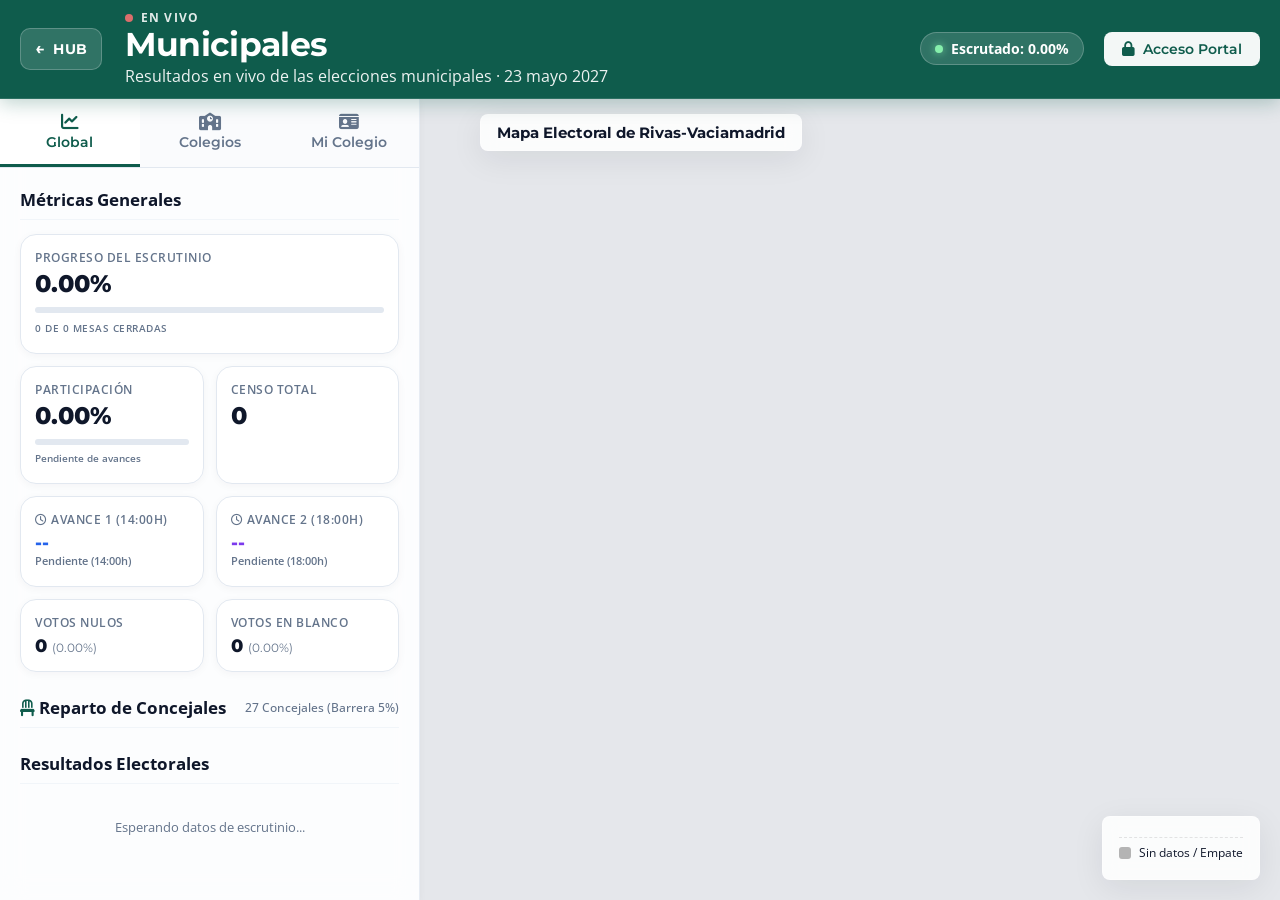
==== commit 08e4383a: "Add electoral hub, generales live app, and Feature-backed party catalogs. Align live headers with hi" ====
--- a/index.html
+++ b/index.html
@@ -23,7 +23,7 @@
     <link rel="stylesheet" href="https://js.arcgis.com/4.29/esri/themes/light/main.css">
 
     <!-- Estilos del Proyecto -->
-    <link rel="stylesheet" href="styles.css">
+    <link rel="stylesheet" href="styles.css?v=2.3.1">
 </head>
 
 <body>
@@ -34,10 +34,14 @@
         <!-- CABECERA GLOBAL DE LA APLICACIÓN -->
         <header class="main-header">
             <div class="header-brand">
-                <img src="Imagenes/Logo_OITR.png" alt="Logo Ayuntamiento Rivas-Vaciamadrid" class="brand-logo">
+                <a class="btn-back-hub" href="hub/index.html" title="Volver al HUB" aria-label="Volver al HUB">
+                    <span class="btn-back-hub-arrow" aria-hidden="true">&#8592;</span>
+                    <span>HUB</span>
+                </a>
                 <div class="brand-title">
-                    <span>ELECCIONES <span style="color: var(--primary-color);">MUNICIPALES</span></span>
-                    <span class="brand-subtitle">Rivas Vaciamadrid 2027</span>
+                    <span class="brand-context"><span class="live-pulse" aria-hidden="true"></span> En vivo</span>
+                    <span class="brand-heading">Municipales</span>
+                    <span class="brand-subtitle">Resultados en vivo de las elecciones municipales · 23 mayo 2027</span>
                 </div>
             </div>
 
@@ -248,9 +252,8 @@
 
                 <!-- Leyenda de colores del mapa -->
                 <div id="mapLegend" class="map-legend">
-                    <div class="legend-title">Top 3 Municipio</div>
                     <div id="legend-items-container">
-                        <!-- Rellenado dinámicamente con partidos configurados -->
+                        <!-- Rellenado dinámicamente con los 3 primeros partidos -->
                     </div>
                     <div class="legend-item"
                         style="margin-top: 8px; border-top: 1px dashed rgba(0,0,0,0.1); padding-top: 6px;">
@@ -439,7 +442,7 @@
                                 <div
                                     style="display: flex; gap: 12px; align-items: center; justify-content: center; flex-wrap: wrap;">
                                     <input type="number" inputmode="numeric" id="input-part1-voters"
-                                        class="portal-input advance-large-input" min="0" required>
+                                        class="portal-input advance-large-input" min="0" step="1" required>
                                     <div class="advance-metric-badge" id="part1-live-percent-badge">
                                         <span class="pct-val" id="part1-live-percent-val">0.00%</span>
                                         <span class="pct-sub" id="part1-live-ratio-sub">0 de 0 electores</span>
@@ -502,13 +505,10 @@
                                 <div
                                     style="display: flex; gap: 12px; align-items: center; justify-content: center; flex-wrap: wrap;">
                                     <input type="number" inputmode="numeric" id="input-part2-voters"
-                                        class="portal-input advance-large-input" min="0" required>
-                                    <div class="advance-metric-badge" id="part2-live-percent-badge"
-                                        style="background-color: #fef3c7; border-color: #fde68a;">
-                                        <span class="pct-val" id="part2-live-percent-val"
-                                            style="color: #b45309;">0.00%</span>
-                                        <span class="pct-sub" id="part2-live-ratio-sub" style="color: #92400e;">0 de 0
-                                            electores</span>
+                                        class="portal-input advance-large-input" min="0" step="1" required>
+                                    <div class="advance-metric-badge advance-part2" id="part2-live-percent-badge">
+                                        <span class="pct-val" id="part2-live-percent-val">0.00%</span>
+                                        <span class="pct-sub" id="part2-live-ratio-sub">0 de 0 electores</span>
                                     </div>
                                 </div>
                             </div>
@@ -1086,28 +1086,11 @@
                                 style="font-weight: 600; font-size: 0.8rem; display: block; margin-bottom: 4px;">Logotipo
                                 de la Formación</label>
                             <div style="display: flex; flex-direction: column; gap: 4px;">
-                                <select id="party-logo-preset-select" class="portal-input" style="font-size: 0.85rem;"
+                                                                <select id="party-logo-preset-select" class="portal-input" style="font-size: 0.85rem;"
                                     required>
                                     <option value="">-- Seleccionar imagen --</option>
-                                    <option value="Imagenes/PP.png">PP (Imagenes/PP.png)</option>
-                                    <option value="Imagenes/PP2.png">PP 2 (Imagenes/PP2.png)</option>
-                                    <option value="Imagenes/PSOE.png">PSOE (Imagenes/PSOE.png)</option>
-                                    <option value="Imagenes/VOX.png">VOX (Imagenes/VOX.png)</option>
-                                    <option value="Imagenes/IU.png">IU (Imagenes/IU.png)</option>
-                                    <option value="Imagenes/sumar-logo-png_seeklogo-487418.png">Sumar
-                                        (Imagenes/sumar...)</option>
-                                    <option value="Imagenes/UnidasPodemos.png">Unidas Podemos
-                                        (Imagenes/UnidasPodemos.png)</option>
-                                    <option value="Imagenes/Ciudadanos.png">Ciudadanos (Imagenes/Ciudadanos.png)
-                                    </option>
-                                    <option value="Imagenes/PACMA.png">PACMA (Imagenes/PACMA.png)</option>
-                                    <option value="Imagenes/Seacabolafiesta.png">SALF (Imagenes/Seacabolafiesta.png)
-                                    </option>
-                                    <option value="Imagenes/Logo_OITR.png">Genérico OITR (Imagenes/Logo_OITR.png)
-                                    </option>
                                 </select>
-                                <span style="font-size: 0.72rem; color: var(--text-muted);">Sube nuevos logos a la
-                                    carpeta <code>Imagenes/</code> del proyecto.</span>
+                                <span style="font-size: 0.72rem; color: var(--text-muted);">Catálogo del ámbito <code id="logo-catalog-ambito-hint">—</code>. Añade PNG en <code id="logo-catalog-folder-hint">Imagenes/logos/…</code>.</span>
                             </div>
                         </div>
 
@@ -1152,10 +1135,11 @@
     <script src="https://js.arcgis.com/4.29/"></script>
 
     <!-- Datos de Configuración del Proyecto (Mapeo Rivas) -->
-    <script src="section_colegio_mapping.js?v=2.0.0"></script>
+    <script src="section_logo_catalog.js?v=1.0.0"></script>
+    <script src="section_colegio_mapping.js?v=2.1.7"></script>
 
     <!-- Lógica de Control y Sincronización -->
-    <script src="app.js?v=2.0.0"></script>
+    <script src="app.js?v=2.2.0"></script>
 </body>
 
 </html>
--- a/styles.css
+++ b/styles.css
@@ -1,9 +1,13 @@
 /* Hojas de estilo para el Portal de Elecciones Generales - Rivas Vaciamadrid */
-@import url('https://fonts.googleapis.com/css2?family=Outfit:wght@300;400;500;600;700;800&family=Inter:wght@300;400;500;600;700&display=swap');
+@import url('https://fonts.googleapis.com/css2?family=Montserrat:wght@500;600;700;800&family=Open+Sans:wght@400;600;700&display=swap');
 
 :root {
-    --primary-color: #e30613; /* Rojo Corporativo Rivas */
-    --primary-hover: #b8050e;
+    /* Ámbito municipales (acorde al HUB) */
+    --ambito-accent: #0f5c4c;
+    --ambito-accent-hover: #0a463a;
+    --ambito-accent-soft: #d8f3ec;
+    --primary-color: #0f5c4c;
+    --primary-hover: #0a463a;
     --bg-gradient: linear-gradient(135deg, #0f172a 0%, #1e293b 100%);
     --card-bg: rgba(255, 255, 255, 0.75);
     --card-border: rgba(255, 255, 255, 0.35);
@@ -19,8 +23,9 @@
     --radius-sm: 8px;
     --radius-md: 16px;
     --radius-lg: 24px;
-    --font-heading: 'Outfit', sans-serif;
-    --font-body: 'Inter', sans-serif;
+    /* Misma tipografía que Históricos / HUB */
+    --font-heading: "Montserrat", "Helvetica Neue", Helvetica, Arial, sans-serif;
+    --font-body: "Open Sans", "Helvetica Neue", Helvetica, Arial, sans-serif;
 }
 
 * {
@@ -57,7 +62,7 @@
 .view-section {
     display: flex;
     flex: 1;
-    height: calc(100vh - 70px);
+    height: calc(100vh - 76px);
     position: relative;
     overflow: hidden;
 }
@@ -71,46 +76,116 @@
    ========================================================================== */
 
 .main-header {
-    height: 70px;
-    background: rgba(255, 255, 255, 0.85);
-    backdrop-filter: blur(16px);
-    -webkit-backdrop-filter: blur(16px);
-    border-bottom: 1px solid rgba(226, 232, 240, 0.8);
+    min-height: 76px;
+    height: auto;
+    background: var(--ambito-accent);
+    border-bottom: 1px solid rgba(255, 255, 255, 0.12);
     display: flex;
     align-items: center;
     justify-content: space-between;
-    padding: 0 24px;
+    padding: 0.7rem 1.25rem;
     z-index: 100;
-    box-shadow: var(--shadow-sm);
+    box-shadow: 0 4px 18px rgba(15, 92, 76, 0.28);
+    color: #fff;
+    gap: 1rem;
 }
 
 .header-brand {
     display: flex;
     align-items: center;
-    gap: 16px;
-}
-
-.brand-logo {
+    gap: 1rem 1.4rem;
+    min-width: 0;
+    flex: 1;
+}
+
+.btn-back-hub {
+    flex-shrink: 0;
+    display: inline-flex;
+    align-items: center;
+    gap: 8px;
     height: 42px;
-    width: auto;
-    filter: drop-shadow(0 2px 4px rgba(0,0,0,0.05));
+    padding: 0 14px;
+    border-radius: 10px;
+    background: rgba(255, 255, 255, 0.14);
+    border: 1px solid rgba(255, 255, 255, 0.22);
+    color: #fff;
+    text-decoration: none;
+    font-family: var(--font-heading);
+    font-size: 0.9rem;
+    font-weight: 700;
+    letter-spacing: 0.02em;
+    transition: background 0.15s ease;
+}
+
+.btn-back-hub:hover {
+    background: rgba(255, 255, 255, 0.24);
+}
+
+.btn-back-hub-arrow {
+    font-size: 1rem;
+    line-height: 1;
+    font-weight: 700;
 }
 
 .brand-title {
-    font-size: 1.25rem;
-    font-weight: 800;
-    color: var(--text-primary);
-    letter-spacing: -0.5px;
+    min-width: 0;
     display: flex;
     flex-direction: column;
+    color: #fff;
+}
+
+.brand-context {
+    margin: 0 0 0.15rem;
+    font-size: 0.78rem;
+    font-weight: 700;
+    letter-spacing: 0.1em;
+    text-transform: uppercase;
+    opacity: 0.88;
+    color: #fff;
+    line-height: 1.1;
+    display: inline-flex;
+    align-items: center;
+    gap: 0.45rem;
+}
+
+.live-pulse {
+    width: 0.55rem;
+    height: 0.55rem;
+    border-radius: 50%;
+    background: #f87171;
+    box-shadow: 0 0 0 0 rgba(248, 113, 113, 0.55);
+    animation: live-pulse 1.4s ease-out infinite;
+    flex-shrink: 0;
+}
+
+@keyframes live-pulse {
+    0% { box-shadow: 0 0 0 0 rgba(248, 113, 113, 0.55); opacity: 1; }
+    70% { box-shadow: 0 0 0 9px rgba(248, 113, 113, 0); opacity: 0.85; }
+    100% { box-shadow: 0 0 0 0 rgba(248, 113, 113, 0); opacity: 1; }
+}
+
+.brand-heading {
+    font-family: var(--font-heading);
+    font-size: clamp(1.5rem, 2.8vw, 2.05rem);
+    font-weight: 700;
+    letter-spacing: -0.02em;
+    line-height: 1.08;
+    color: #fff;
 }
 
 .brand-subtitle {
-    font-size: 0.7rem;
-    font-weight: 500;
-    text-transform: uppercase;
-    color: var(--primary-color);
-    letter-spacing: 1px;
+    margin: 0.22rem 0 0;
+    opacity: 0.92;
+    font-family: var(--font-body);
+    font-size: clamp(0.82rem, 1.25vw, 0.98rem);
+    font-weight: 400;
+    line-height: 1.3;
+    text-transform: none;
+    letter-spacing: 0;
+    color: #fff;
+    white-space: nowrap;
+    overflow: hidden;
+    text-overflow: ellipsis;
 }
 
 .header-status {
@@ -120,9 +195,9 @@
 }
 
 .scrutiny-pill {
-    background: rgba(227, 6, 19, 0.1);
-    border: 1px solid rgba(227, 6, 19, 0.2);
-    color: var(--primary-color);
+    background: rgba(255, 255, 255, 0.14);
+    border: 1px solid rgba(255, 255, 255, 0.22);
+    color: #fff;
     padding: 6px 14px;
     border-radius: 50px;
     font-weight: 700;
@@ -136,21 +211,21 @@
     width: 8px;
     height: 8px;
     border-radius: 50%;
-    background-color: var(--primary-color);
-    box-shadow: 0 0 8px var(--primary-color);
+    background-color: #86efac;
+    box-shadow: 0 0 8px rgba(134, 239, 172, 0.8);
     animation: pulse 2s infinite;
 }
 
 @keyframes pulse {
-    0% { transform: scale(0.95); box-shadow: 0 0 0 0 rgba(227, 6, 19, 0.7); }
-    70% { transform: scale(1); box-shadow: 0 0 0 8px rgba(227, 6, 19, 0); }
-    100% { transform: scale(0.95); box-shadow: 0 0 0 0 rgba(227, 6, 19, 0); }
+    0% { transform: scale(0.95); box-shadow: 0 0 0 0 rgba(134, 239, 172, 0.7); }
+    70% { transform: scale(1); box-shadow: 0 0 0 8px rgba(134, 239, 172, 0); }
+    100% { transform: scale(0.95); box-shadow: 0 0 0 0 rgba(134, 239, 172, 0); }
 }
 
 .user-badge {
-    background: #e2e8f0;
-    border: 1px solid #cbd5e1;
-    color: var(--text-secondary);
+    background: rgba(255, 255, 255, 0.14);
+    border: 1px solid rgba(255, 255, 255, 0.22);
+    color: #fff;
     padding: 6px 14px;
     border-radius: 50px;
     font-weight: 600;
@@ -158,6 +233,16 @@
     display: flex;
     align-items: center;
     gap: 8px;
+}
+
+.main-header .btn-primary {
+    background-color: rgba(255, 255, 255, 0.95);
+    color: var(--ambito-accent);
+}
+
+.main-header .btn-primary:hover {
+    background-color: #fff;
+    color: var(--ambito-accent-hover);
 }
 
 .btn-header {
@@ -1421,23 +1506,26 @@
         flex-direction: column;
         align-items: center;
         justify-content: center;
-        gap: 6px;
+        gap: 8px;
         text-align: center;
     }
 
-    .brand-logo {
-        height: 36px;
-        margin: 0 auto;
+    .btn-back-hub {
+        align-self: flex-start;
     }
 
     .brand-title {
-        font-size: 1rem;
         align-items: center;
         text-align: center;
     }
 
+    .brand-heading {
+        font-size: clamp(1.35rem, 6vw, 1.75rem);
+    }
+
     .brand-subtitle {
         text-align: center;
+        white-space: normal;
     }
 
     .header-status {
@@ -1897,6 +1985,29 @@
     color: #0369a1;
 }
 
+.advance-metric-badge.advance-part2 {
+    background-color: #fef3c7;
+    border-color: #fde68a;
+}
+
+.advance-metric-badge.advance-part2 .pct-val {
+    color: #b45309;
+}
+
+.advance-metric-badge.advance-part2 .pct-sub {
+    color: #92400e;
+}
+
+.advance-metric-badge.over-census {
+    background-color: #fee2e2;
+    border-color: #fca5a5;
+}
+
+.advance-metric-badge.over-census .pct-val,
+.advance-metric-badge.over-census .pct-sub {
+    color: #991b1b;
+}
+
 /* Botones de Transmitir Rojos */
 .btn-submit-transmit {
     background: linear-gradient(135deg, #e30613 0%, #b8050e 100%) !important;
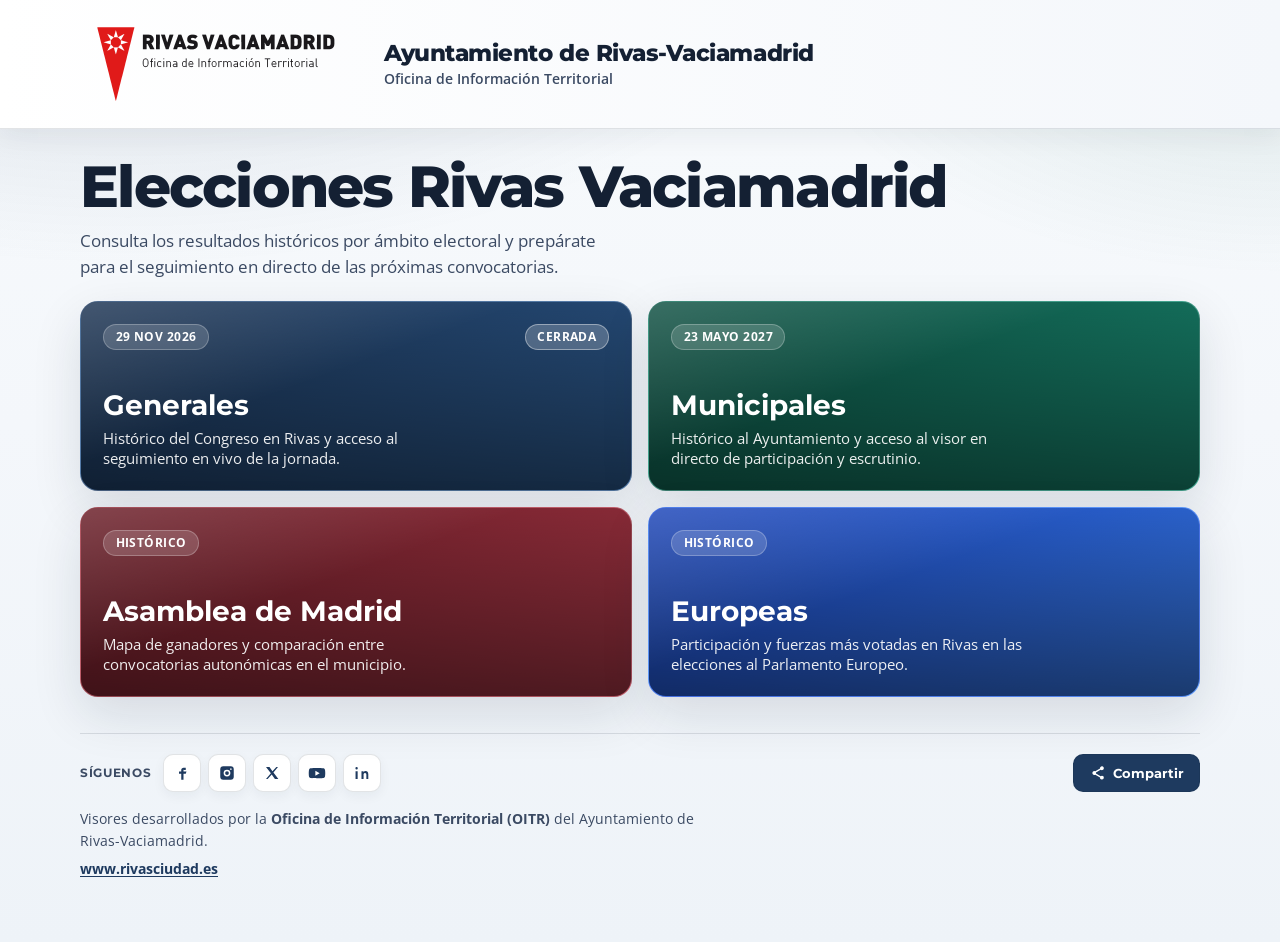
==== commit 01e38b90: "Make hub the site entry point; move municipales live app to /municipales. Root index redirects to hu" ====
--- a/index.html
+++ b/index.html
@@ -1,1145 +1,16 @@
 <!DOCTYPE html>
 <html lang="es">
-
 <head>
-    <meta charset="UTF-8">
-    <meta name="viewport" content="width=device-width, initial-scale=1.0">
-    <title>Elecciones Municipales Rivas Vaciamadrid 2027</title>
-
-    <!-- SEO Meta Tags -->
-    <meta name="description"
-        content="Portal oficial para el escrutinio en tiempo real de las Elecciones Municipales Rivas Vaciamadrid 2027, con visualización georeferenciada.">
-    <meta name="author" content="Oficina de Información Territorial de Rivas (OITR)">
-
-    <!-- Google Fonts & FontAwesome Icons -->
-    <link rel="preconnect" href="https://fonts.googleapis.com">
-    <link rel="preconnect" href="https://fonts.gstatic.com" crossorigin>
-    <link
-        href="https://fonts.googleapis.com/css2?family=Outfit:wght@300;400;500;600;700;800&family=Inter:wght@300;400;500;600;700&display=swap"
-        rel="stylesheet">
-    <link rel="stylesheet" href="https://cdnjs.cloudflare.com/ajax/libs/font-awesome/6.4.0/css/all.min.css">
-
-    <!-- ArcGIS API for JavaScript CSS -->
-    <link rel="stylesheet" href="https://js.arcgis.com/4.29/esri/themes/light/main.css">
-
-    <!-- Estilos del Proyecto -->
-    <link rel="stylesheet" href="styles.css?v=2.3.1">
+  <meta charset="UTF-8">
+  <meta name="viewport" content="width=device-width, initial-scale=1.0">
+  <title>Elecciones Rivas Vaciamadrid</title>
+  <meta http-equiv="refresh" content="0; url=hub/index.html">
+  <link rel="canonical" href="hub/index.html">
+  <script>
+    location.replace("hub/index.html");
+  </script>
 </head>
-
 <body>
-
-    <!-- CONTENEDOR PRINCIPAL DE LA APP -->
-    <div id="app-container">
-
-        <!-- CABECERA GLOBAL DE LA APLICACIÓN -->
-        <header class="main-header">
-            <div class="header-brand">
-                <a class="btn-back-hub" href="hub/index.html" title="Volver al HUB" aria-label="Volver al HUB">
-                    <span class="btn-back-hub-arrow" aria-hidden="true">&#8592;</span>
-                    <span>HUB</span>
-                </a>
-                <div class="brand-title">
-                    <span class="brand-context"><span class="live-pulse" aria-hidden="true"></span> En vivo</span>
-                    <span class="brand-heading">Municipales</span>
-                    <span class="brand-subtitle">Resultados en vivo de las elecciones municipales · 23 mayo 2027</span>
-                </div>
-            </div>
-
-            <div class="header-status">
-                <!-- Porcentaje de escrutinio general -->
-                <div class="scrutiny-pill">
-                    <span class="scrutiny-dot"></span>
-                    <span>Escrutado: <span id="header-scrutiny-percent">0.00%</span></span>
-                </div>
-
-                <!-- Usuario logueado (si aplica) -->
-                <div id="logged-user-area" class="hidden">
-                    <span class="user-badge">
-                        <i class="fa-solid fa-user-shield" id="user-role-icon"></i>
-                        <span id="logged-username">Usuario</span>
-                    </span>
-                </div>
-
-                <!-- Botón de Acción Portal/Logout -->
-                <button id="btn-portal-action" class="btn-header btn-primary">
-                    <i class="fa-solid fa-lock"></i>
-                    <span>Acceso Portal</span>
-                </button>
-            </div>
-        </header>
-
-        <!-- ==========================================================================
-           VISTA 1: DASHBOARD PÚBLICO (MAPA Y ESTADÍSTICAS EN TIEMPO REAL)
-           ========================================================================== -->
-        <section id="public-dashboard-view" class="view-section">
-
-            <!-- Barra Lateral con Estadísticas y Colegios -->
-            <aside class="dashboard-sidebar">
-
-                <!-- Pestañas de la barra lateral -->
-                <div class="sidebar-tabs">
-                    <button class="tab-btn active" data-tab="general-stats-pane">
-                        <i class="fa-solid fa-chart-line"></i>
-                        <span>Global</span>
-                    </button>
-                    <button class="tab-btn" data-tab="colegios-list-pane">
-                        <i class="fa-solid fa-school"></i>
-                        <span>Colegios</span>
-                    </button>
-                    <button class="tab-btn" data-tab="censo-search-pane">
-                        <i class="fa-solid fa-id-card"></i>
-                        <span>Mi Colegio</span>
-                    </button>
-                </div>
-
-                <!-- PESTAÑA A: Estadísticas Globales del Municipio -->
-                <div class="tab-content">
-                    <div id="general-stats-pane" class="tab-pane active">
-                        <div class="card-title">Métricas Generales</div>
-
-                        <div class="stats-grid">
-                            <!-- Escrutinio -->
-                            <div class="stat-card full-width">
-                                <span class="stat-label">Progreso del Escrutinio</span>
-                                <div class="stat-value" id="global-scrutiny-val">0.00%</div>
-                                <div class="stat-progress-bar">
-                                    <div class="stat-progress-fill" id="global-scrutiny-bar" style="width: 0%;"></div>
-                                </div>
-                                <span class="stat-label" style="margin-top: 8px; font-size: 0.65rem;"
-                                    id="global-mesas-ratio">0 de 0 mesas cerradas</span>
-                            </div>
-
-                            <!-- Participación Total -->
-                            <div class="stat-card">
-                                <span class="stat-label">Participación</span>
-                                <div class="stat-value" id="global-participation-val">0.00%</div>
-                                <div class="stat-progress-bar">
-                                    <div class="stat-progress-fill" id="global-participation-bar"
-                                        style="width: 0%; background-color: #f59e0b;"></div>
-                                </div>
-                                <span class="stat-label" style="margin-top: 6px; font-size: 0.65rem; text-transform: none; letter-spacing: normal;"
-                                    id="global-participation-sub">Pendiente de avances</span>
-                            </div>
-
-                            <!-- Censo -->
-                            <div class="stat-card">
-                                <span class="stat-label">Censo Total</span>
-                                <div class="stat-value" id="global-census-val">0</div>
-                            </div>
-
-                            <!-- Avance 1 (14:00h) -->
-                            <div class="stat-card">
-                                <span class="stat-label"><i class="fa-regular fa-clock"></i> Avance 1 (14:00h)</span>
-                                <div class="stat-value" style="font-size: 1.15rem; color: #2563eb;"
-                                    id="global-part1-val">--</div>
-                                <div class="stat-label"
-                                    style="font-size: 0.68rem; text-transform: none; letter-spacing: normal; line-height: 1.3;"
-                                    id="global-part1-sub">Pendiente (14:00h)</div>
-                            </div>
-
-                            <!-- Avance 2 (18:00h) -->
-                            <div class="stat-card">
-                                <span class="stat-label"><i class="fa-regular fa-clock"></i> Avance 2 (18:00h)</span>
-                                <div class="stat-value" style="font-size: 1.15rem; color: #7c3aed;"
-                                    id="global-part2-val">--</div>
-                                <div class="stat-label"
-                                    style="font-size: 0.68rem; text-transform: none; letter-spacing: normal; line-height: 1.3;"
-                                    id="global-part2-sub">Pendiente (18:00h)</div>
-                            </div>
-
-                            <!-- Votos Nulos -->
-                            <div class="stat-card">
-                                <span class="stat-label">Votos Nulos</span>
-                                <div class="stat-value" style="font-size: 1.15rem;" id="global-nulos-val">0 <span
-                                        style="font-size: 0.75rem; font-weight: 400; color: var(--text-muted);">(0.00%)</span>
-                                </div>
-                            </div>
-
-                            <!-- Votos en Blanco -->
-                            <div class="stat-card">
-                                <span class="stat-label">Votos en Blanco</span>
-                                <div class="stat-value" style="font-size: 1.15rem;" id="global-blancos-val">0 <span
-                                        style="font-size: 0.75rem; font-weight: 400; color: var(--text-muted);">(0.00%)</span>
-                                </div>
-                            </div>
-                        </div>
-
-                        <!-- Reparto de Concejales -->
-                        <div class="card-title"
-                            style="margin-top: 24px; display: flex; justify-content: space-between; align-items: center;">
-                            <span><i class="fa-solid fa-chair" style="color: var(--primary-color);"></i> Reparto de
-                                Concejales</span>
-                            <span style="font-size: 0.72rem; color: var(--text-muted); font-weight: 500;">27 Concejales
-                                (Barrera 5%)</span>
-                        </div>
-                        <div id="dhondt-results-container" style="margin-bottom: 20px;">
-                            <!-- Se rellena dinámicamente -->
-                        </div>
-
-                        <!-- Lista de Partidos Ordenados por Votos -->
-                        <div class="card-title" style="margin-top: 24px;">Resultados Electorales</div>
-                        <div id="global-parties-container" class="party-results-list">
-                            <!-- Se rellena dinámicamente -->
-                            <div
-                                style="text-align: center; color: var(--text-muted); font-size: 0.8rem; padding: 20px 0;">
-                                Esperando datos de escrutinio...</div>
-                        </div>
-                    </div>
-
-                    <!-- PESTAÑA B: Listado de Colegios Electorales -->
-                    <div id="colegios-list-pane" class="tab-pane">
-                        <div class="card-title">Centros de Votación</div>
-
-                        <!-- Buscador de Colegios -->
-                        <div class="search-box">
-                            <i class="fa-solid fa-magnifying-glass"></i>
-                            <input type="text" id="colegio-search" placeholder="Buscar colegio o dirección...">
-                        </div>
-
-                        <!-- Listado -->
-                        <div id="colegios-list-container" class="colegios-list">
-                            <!-- Se rellena dinámicamente -->
-                        </div>
-                    </div>
-
-                    <!-- PESTAÑA C: Consulta de Censo por DNI -->
-                    <div id="censo-search-pane" class="tab-pane">
-                        <div class="card-title">Consulta de Censo Electoral</div>
-                        <p class="text-secondary" style="font-size: 0.8rem; margin-bottom: 14px;">
-                            Introduce tu DNI o NIE para consultar en qué colegio, sección y mesa te corresponde votar.
-                        </p>
-
-                        <!-- Buscador de DNI -->
-                        <div style="display: flex; gap: 8px; margin-bottom: 14px;">
-                            <div class="search-box" style="flex: 1; margin-bottom: 0;">
-                                <i class="fa-solid fa-id-card"></i>
-                                <input type="text" id="dni-search-input" placeholder="Ej. 12345678A..."
-                                    style="text-transform: uppercase;">
-                            </div>
-                            <button id="btn-dni-search-action" class="btn-header btn-primary"
-                                style="padding: 0 16px; font-size: 0.85rem; border-radius: 6px; flex-shrink: 0;">
-                                <i class="fa-solid fa-magnifying-glass"></i> Buscar
-                            </button>
-                        </div>
-
-                        <!-- Indicador de Carga / Estado -->
-                        <div id="dni-search-status" class="hidden"
-                            style="text-align: center; padding: 12px; font-size: 0.85rem; color: var(--text-muted);">
-                            <i class="fa-solid fa-spinner fa-spin"></i> Cargando censo electoral...
-                        </div>
-
-                        <!-- Contenedor de Resultados -->
-                        <div id="dni-search-result-container">
-                            <div
-                                style="text-align: center; color: var(--text-muted); font-size: 0.8rem; padding: 30px 10px;">
-                                <i class="fa-solid fa-address-card"
-                                    style="font-size: 2.2rem; margin-bottom: 10px; display: block; opacity: 0.35;"></i>
-                                Escribe tu DNI/NIE y pulsa Buscar para saber dónde votar.
-                            </div>
-                        </div>
-                    </div>
-                </div>
-            </aside>
-
-            <!-- Contenedor del Visor Cartográfico de ArcGIS -->
-            <div class="dashboard-map-container">
-                <div class="map-overlay-title">
-                    <h3 id="map-current-title">Mapa Electoral de Rivas-Vaciamadrid</h3>
-                </div>
-
-                <!-- Mapa Div -->
-                <div id="mapViewDiv"></div>
-
-                <!-- Leyenda de colores del mapa -->
-                <div id="mapLegend" class="map-legend">
-                    <div id="legend-items-container">
-                        <!-- Rellenado dinámicamente con los 3 primeros partidos -->
-                    </div>
-                    <div class="legend-item"
-                        style="margin-top: 8px; border-top: 1px dashed rgba(0,0,0,0.1); padding-top: 6px;">
-                        <div class="legend-color" style="background-color: #b4b4b4;"></div>
-                        <span>Sin datos / Empate</span>
-                    </div>
-                </div>
-            </div>
-        </section>
-
-        <!-- ==========================================================================
-           VISTA 2: FORMULARIO DE LOGIN (SIMULADO DE ARCGIS ENTERPRISE PORTAL)
-           ========================================================================== -->
-        <!-- ==========================================================================
-           VISTA 2: FORMULARIO DE LOGIN (PORTAL ARCGIS ENTERPRISE)
-           ========================================================================== -->
-        <section id="login-view" class="view-section login-view hidden">
-            <div class="login-card">
-                <img src="Imagenes/Logo_OITR.png" alt="ArcGIS Portal Logo" class="login-logo">
-                <div class="login-title">Portal ArcGIS Enterprise</div>
-                <div class="login-subtitle">Introduce tus credenciales para acceder a la aplicación electoral</div>
-
-                <!-- Mensaje de error -->
-                <div id="login-error-msg" class="login-error hidden">
-                    <i class="fa-solid fa-circle-exclamation"></i>
-                    <span id="login-error-text">Error al autenticar.</span>
-                </div>
-
-                <form id="form-login-direct" style="width: 100%; display: flex; flex-direction: column; gap: 14px;">
-                    <div class="form-group" style="text-align: left;">
-                        <label for="login-username"
-                            style="color: rgba(255,255,255,0.9); font-weight: 600; font-size: 0.85rem; margin-bottom: 6px; display: block;">Nombre
-                            de usuario</label>
-                        <input type="text" id="login-username" class="portal-input"
-                            placeholder="Ej: AdminEleccionesGenPrueba" required style="width: 100%; text-align: left;">
-                    </div>
-
-                    <div class="form-group" style="text-align: left;">
-                        <label for="login-password"
-                            style="color: rgba(255,255,255,0.9); font-weight: 600; font-size: 0.85rem; margin-bottom: 6px; display: block;">Contraseña</label>
-                        <div class="password-wrapper">
-                            <input type="password" id="login-password" class="portal-input"
-                                placeholder="Introduce tu contraseña"
-                                style="width: 100%; text-align: left; padding-right: 42px;">
-                            <i class="fa-solid fa-eye toggle-password-btn"
-                                style="position: absolute; right: 14px; top: 50%; transform: translateY(-50%); cursor: pointer; color: rgba(255,255,255,0.7); z-index: 10;"></i>
-                        </div>
-                    </div>
-
-                    <button type="submit" id="btn-login-submit" class="btn-header btn-primary btn-login"
-                        style="justify-content: center; padding: 14px; font-size: 1rem; margin-top: 6px;">
-                        <i class="fa-solid fa-right-to-bracket"></i> Iniciar Sesión
-                    </button>
-
-                    <button type="button" id="btn-login-arcgis" class="btn-header btn-secondary"
-                        style="justify-content: center; padding: 10px; font-size: 0.82rem; background: rgba(255,255,255,0.1); border: 1px solid rgba(255,255,255,0.2); color: #fff;">
-                        <i class="fa-solid fa-shield-halved"></i> Conectar vía Diálogo Oficial ArcGIS
-                    </button>
-
-                    <button type="button" id="btn-login-cancel" class="btn-header btn-secondary"
-                        style="width:100%; justify-content: center; background: transparent; border: none; color: rgba(255,255,255,0.6); margin-top: 2px;">
-                        Volver al Visor Público
-                    </button>
-                </form>
-            </div>
-        </section>
-
-        <!-- ==========================================================================
-           VISTA 3: PORTAL DE COLEGIO ELECTORAL (ESCRUTINIO DE MESAS)
-           ========================================================================== -->
-        <section id="colegio-portal-view" class="view-section colegio-portal-view hidden">
-            <div class="portal-container">
-
-                <!-- Bienvenida de Colegio -->
-                <div class="portal-welcome">
-                    <div class="welcome-info">
-                        <h2 id="portal-colegio-name">C.E.I.P. JARAMA</h2>
-                        <p id="portal-colegio-address">Avenida de Covibar, 1, Rivas-Vaciamadrid</p>
-                    </div>
-                    <button id="btn-portal-logout" class="btn-header btn-danger">
-                        <i class="fa-solid fa-power-off"></i> Salir
-                    </button>
-                </div>
-
-                <!-- PASO 1: SELECCIONAR MESA ELECTORAL -->
-                <div id="portal-step-select-mesa" class="portal-card">
-                    <div class="step-title">
-                        <div class="step-num">1</div>
-                        <span>Selecciona una Mesa Electoral para el recuento</span>
-                    </div>
-                    <p class="text-secondary" style="font-size: 0.85rem; margin-bottom: 16px;">
-                        Selecciona tu mesa para comenzar o continuar con la transmisión de datos. El color de cada
-                        tarjeta indica su estado: verde (abierta), morado (en recuento), azul/ámbar (avances de
-                        participación enviados) y rojo (mesa cerrada definitivamente).
-                    </p>
-
-                    <div id="portal-mesas-selection-grid" class="mesa-selector-grid">
-                        <!-- Rellenado dinámicamente con mesas del colegio -->
-                    </div>
-                </div>
-
-                <!-- FORMULARIO PRINCIPAL DE GESTIÓN DE MESA (Oculto hasta elegir mesa) -->
-                <div id="portal-escrutinio-container" class="hidden">
-
-                    <!-- Ficha de la Mesa Seleccionada -->
-                    <div class="portal-card"
-                        style="background-color: rgba(227, 6, 19, 0.03); border-color: rgba(227, 6, 19, 0.2); margin-bottom: 16px;">
-                        <div
-                            style="display: flex; align-items: center; justify-content: space-between; flex-wrap: wrap; gap: 10px;">
-                            <div>
-                                <span
-                                    style="font-weight: 700; text-transform: uppercase; font-size: 0.75rem; color: var(--primary-color); display: block; letter-spacing: 0.5px;">Mesa
-                                    Seleccionada</span>
-                                <h3 style="font-size: 1.5rem; font-family: var(--font-heading); color: var(--text-primary);"
-                                    id="portal-active-mesa-title">Mesa 006A</h3>
-                            </div>
-                            <div style="text-align: right;">
-                                <span class="badge badge-warning" id="portal-active-mesa-census"
-                                    style="font-size: 0.85rem; padding: 6px 12px;">Censo: 800 electores</span>
-                            </div>
-                            <button id="btn-change-mesa" class="btn-header btn-secondary"
-                                style="font-size: 0.8rem; padding: 6px 14px;">
-                                <i class="fa-solid fa-rotate-left"></i> Cambiar de Mesa
-                            </button>
-                        </div>
-                    </div>
-
-                    <!-- SELECTOR DE LAS 3 FASES / BOTONES DE LA JORNADA -->
-                    <div class="portal-phase-selector-bar">
-                        <button type="button" class="portal-phase-btn active" id="btn-phase-part1" data-phase="part1">
-                            <div class="phase-btn-icon"><i class="fa-solid fa-clock"></i></div>
-                            <div class="phase-btn-text">
-                                <span class="phase-title">1º Avance (14:00h)</span>
-                                <span class="phase-status" id="phase-status-part1">Pendiente</span>
-                            </div>
-                        </button>
-                        <button type="button" class="portal-phase-btn" id="btn-phase-part2" data-phase="part2">
-                            <div class="phase-btn-icon"><i class="fa-solid fa-clock"></i></div>
-                            <div class="phase-btn-text">
-                                <span class="phase-title">2º Avance (18:00h)</span>
-                                <span class="phase-status" id="phase-status-part2">Pendiente</span>
-                            </div>
-                        </button>
-                        <button type="button" class="portal-phase-btn" id="btn-phase-escrutinio"
-                            data-phase="escrutinio">
-                            <div class="phase-btn-icon"><i class="fa-solid fa-check-to-slot"></i></div>
-                            <div class="phase-btn-text">
-                                <span class="phase-title">Escrutinio (20:00h)</span>
-                                <span class="phase-status" id="phase-status-escrutinio">Pendiente</span>
-                            </div>
-                        </button>
-                    </div>
-
-                    <!-- ========================================================
-                         FASE 1: FORMULARIO DEL 1º AVANCE (14:00h)
-                         ======================================================== -->
-                    <div id="portal-pane-part1" class="portal-phase-pane active">
-                        <div class="portal-card">
-                            <div class="step-title">
-                                <div class="step-num"><i class="fa-solid fa-1"></i></div>
-                                <span>1º Avance de Participación (14:00h)</span>
-                            </div>
-                            <p class="text-secondary"
-                                style="font-size: 0.85rem; margin-bottom: 20px; line-height: 1.5;">
-                                Introduce el número total de personas censadas en esta mesa que han acudido a votar
-                                hasta las 14:00 horas (consultando la lista de votantes de la mesa). En esta fase
-                                <strong>no se cuentan votos de partidos</strong>.
-                            </p>
-
-                            <!-- Estado previo si ya fue transmitido -->
-                            <div id="part1-previous-info" class="advance-info-banner hidden">
-                                <i class="fa-solid fa-circle-check" style="color: #0284c7; font-size: 1.2rem;"></i>
-                                <div>
-                                    <strong style="color: #0369a1; display: block;">Avance 1 transmitido
-                                        previamente</strong>
-                                    <span id="part1-previous-details"
-                                        style="font-size: 0.8rem; color: #075985;">--</span>
-                                </div>
-                            </div>
-
-                            <div class="advance-entry-box">
-                                <label for="input-part1-voters"
-                                    style="font-weight: 700; font-size: 1rem; color: var(--text-primary); display: block; margin-bottom: 8px;">
-                                    Total de personas que han votado hasta las 14:00h:
-                                </label>
-                                <div
-                                    style="display: flex; gap: 12px; align-items: center; justify-content: center; flex-wrap: wrap;">
-                                    <input type="number" inputmode="numeric" id="input-part1-voters"
-                                        class="portal-input advance-large-input" min="0" step="1" required>
-                                    <div class="advance-metric-badge" id="part1-live-percent-badge">
-                                        <span class="pct-val" id="part1-live-percent-val">0.00%</span>
-                                        <span class="pct-sub" id="part1-live-ratio-sub">0 de 0 electores</span>
-                                    </div>
-                                </div>
-                            </div>
-
-                            <div style="display: flex; justify-content: center; margin-top: 24px;">
-                                <button type="button" id="btn-submit-part1" class="btn-header btn-submit-transmit"
-                                    style="background: linear-gradient(135deg, #e30613 0%, #b8050e 100%); color: #ffffff; border: none; padding: 14px 28px; font-size: 1rem; border-radius: 8px; font-weight: 700; cursor: pointer;">
-                                    <i class="fa-solid fa-paper-plane"></i> Transmitir 1º Avance de Participación
-                                </button>
-                            </div>
-                        </div>
-                    </div>
-
-                    <!-- ========================================================
-                         FASE 2: FORMULARIO DEL 2º AVANCE (18:00h)
-                         ======================================================== -->
-                    <div id="portal-pane-part2" class="portal-phase-pane hidden">
-                        <div class="portal-card">
-                            <div class="step-title">
-                                <div class="step-num"><i class="fa-solid fa-2"></i></div>
-                                <span>2º Avance de Participación (18:00h)</span>
-                            </div>
-                            <p class="text-secondary"
-                                style="font-size: 0.85rem; margin-bottom: 20px; line-height: 1.5;">
-                                Introduce el número total acumulado de personas que han acudido a votar hasta las 18:00
-                                horas. En esta fase <strong>no se cuentan votos de partidos</strong>.
-                            </p>
-
-                            <!-- Referencia del 1º Avance -->
-                            <div id="part2-reference-banner" class="advance-info-banner"
-                                style="background-color: #f0f9ff; border-color: #bae6fd;">
-                                <i class="fa-solid fa-info-circle" style="color: #0284c7; font-size: 1.2rem;"></i>
-                                <div>
-                                    <strong style="color: #0369a1; display: block;">Dato de referencia (1º Avance -
-                                        14:00h):</strong>
-                                    <span id="part2-p1-ref-text" style="font-size: 0.8rem; color: #075985;">No
-                                        transmitido aún</span>
-                                </div>
-                            </div>
-
-                            <!-- Estado previo si ya fue transmitido -->
-                            <div id="part2-previous-info" class="advance-info-banner hidden" style="margin-top: 10px;">
-                                <i class="fa-solid fa-circle-check" style="color: #d97706; font-size: 1.2rem;"></i>
-                                <div>
-                                    <strong style="color: #b45309; display: block;">Avance 2 transmitido
-                                        previamente</strong>
-                                    <span id="part2-previous-details"
-                                        style="font-size: 0.8rem; color: #92400e;">--</span>
-                                </div>
-                            </div>
-
-                            <div class="advance-entry-box">
-                                <label for="input-part2-voters"
-                                    style="font-weight: 700; font-size: 1rem; color: var(--text-primary); display: block; margin-bottom: 8px;">
-                                    Total de personas que han votado hasta las 18:00h (acumulado):
-                                </label>
-                                <div
-                                    style="display: flex; gap: 12px; align-items: center; justify-content: center; flex-wrap: wrap;">
-                                    <input type="number" inputmode="numeric" id="input-part2-voters"
-                                        class="portal-input advance-large-input" min="0" step="1" required>
-                                    <div class="advance-metric-badge advance-part2" id="part2-live-percent-badge">
-                                        <span class="pct-val" id="part2-live-percent-val">0.00%</span>
-                                        <span class="pct-sub" id="part2-live-ratio-sub">0 de 0 electores</span>
-                                    </div>
-                                </div>
-                            </div>
-
-                            <div style="display: flex; justify-content: center; margin-top: 24px;">
-                                <button type="button" id="btn-submit-part2" class="btn-header btn-submit-transmit"
-                                    style="background: linear-gradient(135deg, #e30613 0%, #b8050e 100%); color: #ffffff; border: none; padding: 14px 28px; font-size: 1rem; border-radius: 8px; font-weight: 700; cursor: pointer;">
-                                    <i class="fa-solid fa-paper-plane"></i> Transmitir 2º Avance de Participación
-                                </button>
-                            </div>
-                        </div>
-                    </div>
-
-                    <!-- ========================================================
-                         FASE 3: FORMULARIO DE ESCRUTINIO FINAL (20:00h)
-                         ======================================================== -->
-                    <div id="portal-pane-escrutinio" class="portal-phase-pane hidden">
-
-                        <!-- PASO 1: MIEMBROS DE LA MESA -->
-                        <div class="portal-card">
-                            <div class="step-title">
-                                <div class="step-num"><i class="fa-solid fa-users"></i></div>
-                                <span>1. Miembros de la Mesa Electoral</span>
-                            </div>
-                            <p class="text-secondary" style="font-size: 0.85rem; margin-bottom: 14px;">
-                                Identifica a los componentes que han constituido la mesa electoral para el acta de
-                                escrutinio.
-                            </p>
-                            <div style="display: flex; flex-direction: column; gap: 16px;">
-                                <div class="form-group">
-                                    <label for="input-member-president"
-                                        style="color: var(--text-primary); font-weight: 700; display: block; margin-bottom: 6px;">Presidente/a
-                                        de la Mesa</label>
-                                    <input type="text" id="input-member-president" class="portal-input"
-                                        placeholder="Nombre y apellidos del Presidente/a" required>
-                                </div>
-                                <div class="form-group">
-                                    <label for="input-member-vocal1"
-                                        style="color: var(--text-primary); font-weight: 700; display: block; margin-bottom: 6px;">Primer
-                                        Vocal</label>
-                                    <input type="text" id="input-member-vocal1" class="portal-input"
-                                        placeholder="Nombre y apellidos del Primer Vocal" required>
-                                </div>
-                                <div class="form-group">
-                                    <label for="input-member-vocal2"
-                                        style="color: var(--text-primary); font-weight: 700; display: block; margin-bottom: 6px;">Segundo
-                                        Vocal</label>
-                                    <input type="text" id="input-member-vocal2" class="portal-input"
-                                        placeholder="Nombre y apellidos del Segundo Vocal" required>
-                                </div>
-                            </div>
-                        </div>
-
-                        <!-- PASO 2: INTRODUCIR VOTOS -->
-                        <div class="portal-card">
-                            <div class="step-title">
-                                <div class="step-num"><i class="fa-solid fa-square-poll-vertical"></i></div>
-                                <span>2. Introducción de Votos del Escrutinio</span>
-                            </div>
-
-                            <!-- Tarjeta de Referencia de Avances Anteriores -->
-                            <div id="portal-previous-advances-banner" class="hidden"></div>
-
-                            <div id="portal-votes-fields-container" class="votos-entry-grid">
-                                <!-- Los inputs de los partidos se generan dinámicamente desde JS -->
-                            </div>
-
-                            <!-- Resumen y validación en vivo -->
-                            <div class="vote-summary-card">
-                                <div class="vote-summary-total">
-                                    Total Votos Contabilizados: <span id="portal-votes-sum">0</span>
-                                </div>
-                                <div id="portal-votes-validation" class="vote-validation-badge badge-success">
-                                    <i class="fa-solid fa-circle-check"></i>
-                                    <span>Votos válidos</span>
-                                </div>
-                            </div>
-                        </div>
-
-                        <!-- PASO 3: CERRAR MESA Y TRANSMITIR -->
-                        <div class="portal-card" style="margin-bottom: 80px;">
-                            <div class="step-title">
-                                <div class="step-num"><i class="fa-solid fa-lock"></i></div>
-                                <span>3. Cierre Definitivo de Mesa</span>
-                            </div>
-                            <p class="text-secondary" style="font-size: 0.85rem; margin-bottom: 16px;">
-                                Una vez verificado el recuento con las papeletas de la urna, pulsa el botón para cerrar
-                                la mesa y transmitir los resultados definitivos al sistema central.
-                            </p>
-                            <div style="display: flex; justify-content: center;">
-                                <button type="button" id="btn-submit-mesa"
-                                    class="btn-header btn-submit-transmit btn-close-mesa"
-                                    style="background: linear-gradient(135deg, #e30613 0%, #b8050e 100%); color: #ffffff; border: none; padding: 16px 32px; font-size: 1.05rem; border-radius: 8px; font-weight: 700; cursor: pointer;">
-                                    <i class="fa-solid fa-lock"></i> Cerrar Mesa y Transmitir Escrutinio
-                                </button>
-                            </div>
-                        </div>
-
-                    </div>
-
-                </div>
-            </div>
-        </section>
-
-        <!-- ==========================================================================
-           VISTA 4: PORTAL DE ADMINISTRACIÓN GENERAL
-           ========================================================================== -->
-        <section id="admin-portal-view" class="view-section admin-portal-view hidden">
-            <div class="portal-container" style="max-width: 1200px;">
-
-                <!-- Cabecera del Panel de Control de Administración -->
-                <div class="portal-welcome">
-                    <div class="welcome-info">
-                        <h2>Administración General de Elecciones</h2>
-                        <p>Control del estado del escrutinio, actas firmadas y mantenimiento de mesas.</p>
-                    </div>
-                    <div style="display: flex; gap: 10px; flex-wrap: wrap;">
-                        <button id="btn-export-csv" class="btn-header btn-secondary" title="Exportar datos a CSV">
-                            <i class="fa-solid fa-file-csv" style="color: #10b981;"></i> Exportar CSV
-                        </button>
-                        <button id="btn-export-pdf" class="btn-header btn-secondary" title="Imprimir Informe a PDF">
-                            <i class="fa-solid fa-file-pdf" style="color: #ef4444;"></i> Imprimir PDF
-                        </button>
-                        <button id="btn-admin-manage-parties" class="btn-header btn-secondary"
-                            style="background-color: #8b5cf6; color: #fff; border: none;"
-                            title="Gestionar Fuerzas Políticas">
-                            <i class="fa-solid fa-flag"></i> Fuerzas Políticas
-                        </button>
-                        <button id="btn-admin-add-mesa" class="btn-header btn-primary">
-                            <i class="fa-solid fa-plus"></i> Añadir Mesa
-                        </button>
-                        <button id="btn-admin-logout" class="btn-header btn-danger">
-                            <i class="fa-solid fa-power-off"></i> Salir
-                        </button>
-                    </div>
-                </div>
-
-                <!-- Grid de Administración -->
-                <div class="admin-dashboard-grid">
-
-                    <!-- LADO IZQUIERDO: Control por Colegios y Mesas -->
-                    <div>
-                        <!-- Resumen y Mapeo de Colegios -->
-                        <div class="card-title">Resumen de Escrutinio por Colegio</div>
-                        <div id="admin-colegios-summary-container">
-                            <!-- Se rellena dinámicamente con tarjetas de colegios -->
-                        </div>
-
-                        <!-- Listado Completo de Mesas -->
-                        <div class="portal-card" style="margin-top: 24px;">
-                            <div class="card-title" style="border: none; margin-bottom: 10px;">Listado General de Mesas
-                            </div>
-                            <div style="overflow-x: auto;">
-                                <table class="admin-table">
-                                    <thead>
-                                        <tr>
-                                            <th>Código</th>
-                                            <th>Colegio Electoral</th>
-                                            <th>Sección</th>
-                                            <th>Mesa</th>
-                                            <th>Censo</th>
-                                            <th>Estado</th>
-                                            <th style="text-align: right;">Acciones</th>
-                                        </tr>
-                                    </thead>
-                                    <tbody id="admin-mesas-table-body">
-                                        <!-- Rellenado dinámicamente -->
-                                    </tbody>
-                                </table>
-                            </div>
-                        </div>
-                    </div>
-
-                    <!-- LADO DERECHO: Métricas Rápidas y Herramientas -->
-                    <div>
-                        <div class="portal-card">
-                            <div class="card-title">Estado de la Elección</div>
-                            <div class="stats-grid" style="grid-template-columns: 1fr; gap: 16px;">
-                                <div class="stat-card">
-                                    <span class="stat-label">Mesas Escrutadas</span>
-                                    <div class="stat-value" id="admin-metric-mesas-percent">0.00%</div>
-                                    <span class="stat-label" style="margin-top: 4px; font-size: 0.65rem;"
-                                        id="admin-metric-mesas-ratio">0 de 0 mesas</span>
-                                </div>
-                                <div class="stat-card">
-                                    <span class="stat-label">Votos Totales Válidos</span>
-                                    <div class="stat-value" id="admin-metric-votos-total">0</div>
-                                </div>
-                                <div class="stat-card">
-                                    <span class="stat-label">Participación Total</span>
-                                    <div class="stat-value" id="admin-metric-participation">0.00%</div>
-                                    <span class="stat-label" style="margin-top: 4px; font-size: 0.65rem;"
-                                        id="admin-metric-participation-sub">Pendiente de avances</span>
-                                </div>
-                            </div>
-                        </div>
-
-                        <!-- Herramientas de Base de Datos de Prueba -->
-                        <div class="portal-card"
-                            style="border-color: rgba(245, 158, 11, 0.3); background-color: rgba(245, 158, 11, 0.02);">
-                            <div class="card-title"
-                                style="color: #d97706; display: flex; align-items: center; gap: 6px; border-bottom: none; padding-bottom: 0; margin-bottom: 6px;">
-                                <i class="fa-solid fa-flask"></i> Entorno de Pruebas
-                            </div>
-                            <p class="text-secondary" style="font-size: 0.75rem; margin-bottom: 14px;">
-                                Acciones rápidas para simular datos y reiniciar el escrutinio.
-                            </p>
-                            <div style="display: flex; flex-direction: column; gap: 8px;">
-                                <button id="btn-admin-demo-fill" class="btn-header btn-secondary"
-                                    style="justify-content: center; background-color: #d97706; color: #fff; border: none; padding: 10px;">
-                                    <i class="fa-solid fa-wand-magic-sparkles"></i> Simular Todo el Municipio
-                                </button>
-                                <button id="btn-admin-delete-demo-mesas" class="btn-header btn-secondary"
-                                    style="justify-content: center; background-color: #ef4444; color: #fff; border: none; padding: 10px;">
-                                    <i class="fa-solid fa-table-list"></i> Eliminar Todas las Mesas Generadas
-                                </button>
-                                <button id="btn-admin-reset-db" class="btn-header btn-secondary"
-                                    style="justify-content: center; color: var(--text-muted); padding: 8px;">
-                                    <i class="fa-solid fa-trash-can"></i> Reiniciar Escrutinio a Cero
-                                </button>
-                            </div>
-                        </div>
-                    </div>
-
-                </div>
-
-            </div>
-        </section>
-
-    </div> <!-- FIN DEL APP-CONTAINER -->
-
-
-    <!-- ==========================================================================
-       VENTANAS MODALES (POPUP WINDOWS)
-       ========================================================================== -->
-
-    <!-- MODAL A: FICHA DE COLEGIO ELECTORAL (DASHBOARD PÚBLICO) -->
-    <div id="modal-colegio-detail" class="modal-container hidden">
-        <div class="modal-card large">
-            <div class="modal-header">
-                <h3 id="modal-colegio-name-title">C.E.I.P. JARAMA</h3>
-                <button class="modal-close" id="btn-close-colegio-modal">&times;</button>
-            </div>
-            <div class="modal-body" style="padding: 0;">
-                <div style="display: grid; grid-template-columns: 3fr 4fr; min-height: 400px;">
-                    <!-- Imagen del colegio -->
-                    <div id="modal-colegio-img-div"
-                        style="background-size: cover; background-position: center; min-height: 250px;"></div>
-
-                    <!-- Detalles y votos del colegio -->
-                    <div style="padding: 24px; overflow-y: auto;">
-                        <!-- Dirección y Ruta -->
-                        <div
-                            style="display: flex; align-items: flex-start; justify-content: space-between; gap: 10px; margin-bottom: 16px;">
-                            <div>
-                                <span
-                                    style="font-size: 0.72rem; text-transform: uppercase; color: var(--text-muted); font-weight: 700; display: block;">Dirección</span>
-                                <span id="modal-colegio-address-text"
-                                    style="font-size: 0.85rem; font-weight: 500;">Calle de Rivas s/n</span>
-                            </div>
-                            <a href="#" id="modal-colegio-route-btn" target="_blank" class="btn-header btn-secondary"
-                                style="font-size: 0.75rem; padding: 6px 12px; flex-shrink:0;">
-                                <i class="fa-solid fa-route" style="color: var(--primary-color);"></i> Cómo llegar
-                            </a>
-                        </div>
-
-                        <!-- Secciones Censales -->
-                        <div style="margin-bottom: 16px;">
-                            <span
-                                style="font-size: 0.72rem; text-transform: uppercase; color: var(--text-muted); font-weight: 700; display: block;">Secciones
-                                Censales</span>
-                            <span id="modal-colegio-sections-list" style="font-size: 0.85rem; font-weight: 700;">006,
-                                018</span>
-                        </div>
-
-                        <!-- Progreso y censo -->
-                        <div style="display: grid; grid-template-columns: 1fr 1fr; gap: 12px; margin-bottom: 20px;">
-                            <div class="stat-card" style="padding: 8px 12px;">
-                                <span class="stat-label">Censo</span>
-                                <span class="stat-value" style="font-size: 1.15rem;"
-                                    id="modal-colegio-census-val">0</span>
-                            </div>
-                            <div class="stat-card" style="padding: 8px 12px;">
-                                <span class="stat-label">Participación</span>
-                                <span class="stat-value" style="font-size: 1.15rem; color: #f59e0b;"
-                                    id="modal-colegio-participation-val">0.00%</span>
-                            </div>
-                            <div class="stat-card" style="padding: 8px 12px; grid-column: span 2;">
-                                <span class="stat-label">Mesas Escrutadas</span>
-                                <span class="stat-value" style="font-size: 1.15rem; color: var(--primary-color);"
-                                    id="modal-colegio-mesas-val">0 de 0</span>
-                            </div>
-                        </div>
-
-                        <!-- Lista de votos en el colegio -->
-                        <div class="card-title" style="font-size: 0.9rem; margin-bottom: 8px;">Resultados en el Centro
-                        </div>
-                        <div id="modal-colegio-parties-container" class="party-results-list">
-                            <!-- Rellenado dinámicamente -->
-                        </div>
-                    </div>
-                </div>
-            </div>
-            <div class="modal-footer">
-                <button class="btn-header btn-secondary" id="btn-close-colegio-modal-footer">Cerrar Ficha</button>
-            </div>
-        </div>
-    </div>
-
-    <!-- MODAL B: AÑADIR NUEVA MESA (ADMINISTRACIÓN) -->
-    <div id="modal-admin-add-mesa" class="modal-container hidden">
-        <div class="modal-card">
-            <div class="modal-header">
-                <h3>Añadir Nueva Mesa Electoral</h3>
-                <button class="modal-close" id="btn-close-add-mesa-modal">&times;</button>
-            </div>
-            <form id="form-admin-add-mesa">
-                <div class="modal-body">
-                    <div class="form-group">
-                        <label for="add-mesa-colegio" style="color: var(--text-primary);">Colegio Electoral</label>
-                        <select id="add-mesa-colegio" class="portal-input" required>
-                            <!-- Rellenado dinámicamente con colegios disponibles -->
-                        </select>
-                    </div>
-                    <div class="form-group">
-                        <label for="add-mesa-seccion" style="color: var(--text-primary);">Sección Censal</label>
-                        <select id="add-mesa-seccion" class="portal-input" required>
-                            <!-- Rellenado dinámicamente según el colegio -->
-                        </select>
-                    </div>
-                    <div class="form-group">
-                        <label for="add-mesa-letra" style="color: var(--text-primary); font-weight:700;">Tipo / Letra de
-                            la Mesa</label>
-                        <select id="add-mesa-letra" class="portal-input" required>
-                            <option value="A">Mesa A (Apellidos A - G/L)</option>
-                            <option value="B">Mesa B (Apellidos H/M - Z)</option>
-                            <option value="C">Mesa C (Tercera subdivisión por apellidos)</option>
-                            <option value="U">Mesa U (Mesa Única de la Sección)</option>
-                        </select>
-                        <span class="text-secondary" style="font-size: 0.75rem; margin-top: 4px; display: block;">
-                            <i class="fa-solid fa-circle-info"></i> Usa <strong>U</strong> si la sección tiene 1 sola
-                            mesa, o <strong>A/B/C</strong> si está dividida por tramos de apellido.
-                        </span>
-                    </div>
-
-                    <div class="form-group" style="margin-bottom: 12px;">
-                        <div
-                            style="background-color: #f1f5f9; padding: 10px 14px; border-radius: 6px; border: 1px dashed #cbd5e1; display: flex; justify-content: space-between; align-items: center;">
-                            <span style="font-size: 0.8rem; color: var(--text-secondary); font-weight: 600;">Código de
-                                Mesa Resultante:</span>
-                            <span id="add-mesa-code-preview"
-                                style="font-family: var(--font-heading); font-size: 1.15rem; font-weight: 800; color: var(--primary-color);">001A</span>
-                        </div>
-                    </div>
-
-                    <div class="form-group">
-                        <label for="add-mesa-census" style="color: var(--text-primary); font-weight:700;">Censo
-                            Electoral (Electores)</label>
-                        <input type="number" id="add-mesa-census" class="portal-input" placeholder="Ej: 750" required
-                            min="1">
-                    </div>
-                </div>
-                <div class="modal-footer">
-                    <button type="button" class="btn-header btn-secondary" id="btn-cancel-add-mesa">Cancelar</button>
-                    <button type="submit" class="btn-header btn-primary">Registrar Mesa</button>
-                </div>
-            </form>
-        </div>
-    </div>
-
-    <!-- MODAL C: VISOR DE ACTA FIRMADA (ADMINISTRACIÓN) -->
-    <div id="modal-view-acta" class="modal-container hidden">
-        <div class="modal-card large">
-            <div class="modal-header">
-                <h3 id="modal-acta-title">Acta de Escrutinio - Mesa 006A</h3>
-                <button class="modal-close" id="btn-close-acta-modal">&times;</button>
-            </div>
-            <div class="modal-body" id="modal-acta-body-content">
-                <!-- Se poblará dinámicamente con el diseño oficial del acta para visualización -->
-            </div>
-            <div class="modal-footer">
-                <button class="btn-header btn-secondary" id="btn-close-acta-modal-footer">Cerrar</button>
-                <button class="btn-header btn-primary" id="btn-print-acta">
-                    <i class="fa-solid fa-print"></i> Imprimir / Guardar PDF
-                </button>
-            </div>
-        </div>
-    </div>
-
-    <!-- MODAL D: EDICIÓN DE VOTOS POR ADMINISTRADOR (CON ALERTAS DE CRITICIDAD) -->
-    <div id="modal-admin-edit-votes" class="modal-container hidden">
-        <div class="modal-card large">
-            <div class="modal-header">
-                <h3><i class="fa-solid fa-pen-to-square" style="color: var(--primary-color);"></i> Modificación de Votos
-                    (Admin) - <span id="modal-admin-votes-mesa-code">001A</span></h3>
-                <button class="modal-close" id="btn-close-admin-edit-votes">&times;</button>
-            </div>
-            <form id="form-admin-edit-votes">
-                <div class="modal-body">
-                    <!-- Visor de Alertas por Criticidad -->
-                    <div id="admin-edit-votes-alert-box" class="alert-box info">
-                        <i id="admin-edit-votes-alert-icon" class="fa-solid fa-circle-info"></i>
-                        <div>
-                            <div
-                                style="display: flex; align-items: center; justify-content: space-between; margin-bottom: 4px;">
-                                <strong id="admin-edit-votes-alert-title">Evaluación de Criticidad de la
-                                    Modificación</strong>
-                                <span id="admin-edit-votes-alert-badge" class="alert-critical-badge info">Nivel: Bajo
-                                    (Info)</span>
-                            </div>
-                            <span id="admin-edit-votes-alert-desc">Los datos modificados están dentro de los márgenes
-                                normales de participación y censo.</span>
-                        </div>
-                    </div>
-
-                    <div style="display: grid; grid-template-columns: 1fr 1fr; gap: 12px; margin-bottom: 16px;">
-                        <div class="stat-card" style="padding: 10px;">
-                            <span class="stat-label">Censo Total Mesa</span>
-                            <span id="admin-edit-votes-census-val" class="stat-value"
-                                style="font-size: 1.2rem;">0</span>
-                        </div>
-                        <div class="stat-card" style="padding: 10px;">
-                            <span class="stat-label">Total Votos Resultantes</span>
-                            <span id="admin-edit-votes-total-val" class="stat-value"
-                                style="font-size: 1.2rem; color: var(--primary-color);">0</span>
-                        </div>
-                    </div>
-
-                    <!-- Formulario de Votos -->
-                    <div id="admin-edit-votes-fields-container" class="votos-entry-grid"
-                        style="max-height: 320px; overflow-y: auto; padding-right: 6px;">
-                        <!-- Rellenado dinámicamente -->
-                    </div>
-                </div>
-                <div class="modal-footer">
-                    <button type="button" class="btn-header btn-secondary"
-                        id="btn-cancel-admin-edit-votes">Cancelar</button>
-                    <button type="submit" class="btn-header btn-primary" id="btn-save-admin-edit-votes">
-                        <i class="fa-solid fa-floppy-disk"></i> Guardar Cambios de Votos
-                    </button>
-                </div>
-            </form>
-        </div>
-    </div>
-
-    <!-- MODAL E: EDICIÓN DE MIEMBROS DE MESA POR ADMINISTRADOR -->
-    <div id="modal-admin-edit-members" class="modal-container hidden">
-        <div class="modal-card">
-            <div class="modal-header">
-                <h3><i class="fa-solid fa-users-gear" style="color: var(--primary-color);"></i> Modificar Miembros de
-                    Mesa - <span id="modal-admin-members-mesa-code">001A</span></h3>
-                <button class="modal-close" id="btn-close-admin-edit-members">&times;</button>
-            </div>
-            <form id="form-admin-edit-members">
-                <div class="modal-body">
-                    <div class="form-group">
-                        <label for="admin-member-president"
-                            style="color: var(--text-primary); font-weight: 700;">Presidente/a de Mesa</label>
-                        <input type="text" id="admin-member-president" class="portal-input"
-                            placeholder="Nombre completo" required>
-                    </div>
-                    <div class="form-group">
-                        <label for="admin-member-vocal1" style="color: var(--text-primary); font-weight: 700;">Primer
-                            Vocal</label>
-                        <input type="text" id="admin-member-vocal1" class="portal-input" placeholder="Nombre completo"
-                            required>
-                    </div>
-                    <div class="form-group">
-                        <label for="admin-member-vocal2" style="color: var(--text-primary); font-weight: 700;">Segundo
-                            Vocal</label>
-                        <input type="text" id="admin-member-vocal2" class="portal-input" placeholder="Nombre completo"
-                            required>
-                    </div>
-                </div>
-                <div class="modal-footer">
-                    <button type="button" class="btn-header btn-secondary"
-                        id="btn-cancel-admin-edit-members">Cancelar</button>
-                    <button type="submit" class="btn-header btn-primary">
-                        <i class="fa-solid fa-user-check"></i> Actualizar Miembros
-                    </button>
-                </div>
-            </form>
-        </div>
-    </div>
-
-    <!-- MODAL F: ADVERTENCIA DE DISCREPANCIA EN AVANCES DE PARTICIPACIÓN -->
-    <div id="modal-discrepancy-warning" class="modal-container hidden">
-        <div class="modal-card" style="max-width: 520px; border-color: rgba(245, 158, 11, 0.5);">
-            <div class="modal-header" style="background-color: rgba(245, 158, 11, 0.1);">
-                <h3 style="color: #b45309;"><i class="fa-solid fa-triangle-exclamation"></i> Discrepancia en Avance de
-                    Participación</h3>
-                <button class="modal-close" id="btn-close-discrepancy-modal">&times;</button>
-            </div>
-            <div class="modal-body">
-                <div class="alert-box warning" style="margin-bottom: 14px;">
-                    <i class="fa-solid fa-circle-exclamation"></i>
-                    <div>
-                        <strong style="display: block; margin-bottom: 4px;">Detección de Discrepancia en el
-                            Cómputo</strong>
-                        <span id="discrepancy-modal-desc">El total de votos registrado en este avance es inferior al
-                            avance anterior transmitido.</span>
-                    </div>
-                </div>
-                <p style="font-size: 0.85rem; color: var(--text-secondary); line-height: 1.5; margin-bottom: 14px;">
-                    Si se ha tratado de una corrección por un error en el conteo previo de la primera participación,
-                    puedes confirmar y transmitir la rectificación. En caso contrario, pulsa cancelar para revisar los
-                    datos.
-                </p>
-                <div style="background: #f8fafc; border-radius: 8px; padding: 12px; font-size: 0.8rem; border: 1px dashed #cbd5e1;"
-                    id="discrepancy-modal-details">
-                    <!-- Detalle comparativo (Participación 1 vs 2) -->
-                </div>
-            </div>
-            <div class="modal-footer">
-                <button type="button" class="btn-header btn-secondary" id="btn-cancel-discrepancy">
-                    <i class="fa-solid fa-arrow-left"></i> Volver y Corregir
-                </button>
-                <button type="button" class="btn-header btn-primary" id="btn-confirm-discrepancy"
-                    style="background-color: #d97706; border-color: #b45309;">
-                    <i class="fa-solid fa-check"></i> Confirmar y Transmitir Rectificación
-                </button>
-            </div>
-        </div>
-    </div>
-
-    <!-- MODAL G: GESTIÓN DE FUERZAS POLÍTICAS (PARTIDOS) -->
-    <div id="modal-admin-parties" class="modal-container hidden">
-        <div class="modal-card" style="max-width: 680px; width: 95%;">
-            <div class="modal-header">
-                <h3><i class="fa-solid fa-flag" style="color: #8b5cf6;"></i> Gestión de Fuerzas Políticas</h3>
-                <button class="modal-close" id="btn-close-parties-modal">&times;</button>
-            </div>
-            <div class="modal-body" style="max-height: 75vh; overflow-y: auto;">
-
-                <!-- 1. Formulario de Alta de Partido -->
-                <div
-                    style="background: #f8fafc; border: 1px solid #e2e8f0; padding: 16px; border-radius: 10px; margin-bottom: 20px;">
-                    <div
-                        style="font-weight: 700; font-size: 0.9rem; margin-bottom: 12px; color: #0f172a; display: flex; align-items: center; gap: 8px;">
-                        <i class="fa-solid fa-plus-circle" style="color: var(--primary-color);"></i> Nueva Fuerza
-                        Política
-                    </div>
-
-                    <form id="form-add-party" style="display: grid; grid-template-columns: 1fr 2fr; gap: 12px;">
-                        <div>
-                            <label
-                                style="font-weight: 600; font-size: 0.8rem; display: block; margin-bottom: 4px;">Siglas
-                                / ID</label>
-                            <input type="text" id="party-id-input" class="portal-input" placeholder="Ej: PODEMOS"
-                                required style="text-transform: uppercase;">
-                        </div>
-
-                        <div>
-                            <label
-                                style="font-weight: 600; font-size: 0.8rem; display: block; margin-bottom: 4px;">Nombre
-                                Completo</label>
-                            <input type="text" id="party-name-input" class="portal-input"
-                                placeholder="Ej: Podemos - Izquierda Unida" required>
-                        </div>
-
-                        <div>
-                            <label
-                                style="font-weight: 600; font-size: 0.8rem; display: block; margin-bottom: 4px;">Color
-                                Representativo</label>
-                            <div style="display: flex; align-items: center; gap: 8px;">
-                                <input type="color" id="party-color-input" value="#8b5cf6"
-                                    style="width: 45px; height: 38px; border: none; border-radius: 6px; cursor: pointer; background: transparent;">
-                                <span id="party-color-hex"
-                                    style="font-size: 0.8rem; font-family: monospace;">#8b5cf6</span>
-                            </div>
-                        </div>
-
-                        <div>
-                            <label
-                                style="font-weight: 600; font-size: 0.8rem; display: block; margin-bottom: 4px;">Logotipo
-                                de la Formación</label>
-                            <div style="display: flex; flex-direction: column; gap: 4px;">
-                                                                <select id="party-logo-preset-select" class="portal-input" style="font-size: 0.85rem;"
-                                    required>
-                                    <option value="">-- Seleccionar imagen --</option>
-                                </select>
-                                <span style="font-size: 0.72rem; color: var(--text-muted);">Catálogo del ámbito <code id="logo-catalog-ambito-hint">—</code>. Añade PNG en <code id="logo-catalog-folder-hint">Imagenes/logos/…</code>.</span>
-                            </div>
-                        </div>
-
-                        <div style="grid-column: span 2; display: flex; justify-content: flex-end; margin-top: 6px;">
-                            <button type="submit" class="btn-header btn-primary"
-                                style="background-color: #8b5cf6; border-color: #7c3aed;">
-                                <i class="fa-solid fa-plus"></i> Guardar Fuerza Política
-                            </button>
-                        </div>
-                    </form>
-                </div>
-
-                <!-- 2. Lista de Partidos Registrados -->
-                <div
-                    style="display: flex; justify-content: space-between; align-items: center; margin-bottom: 12px; border-bottom: 1px solid #cbd5e1; padding-bottom: 6px;">
-                    <div style="font-weight: 700; font-size: 0.9rem; color: #0f172a;">
-                        Fuerzas Políticas Registradas (<span id="parties-count-badge">0</span>)
-                    </div>
-                    <button id="btn-admin-delete-all-parties" class="btn-header btn-danger"
-                        style="padding: 5px 10px; font-size: 0.78rem;" title="Eliminar todas las formaciones políticas">
-                        <i class="fa-solid fa-trash-can"></i> Borrar Todas
-                    </button>
-                </div>
-                <div id="admin-parties-list-container" style="display: flex; flex-direction: column; gap: 8px;">
-                    <!-- Se rellena dinámicamente -->
-                </div>
-            </div>
-        </div>
-    </div>
-
-
-    <!-- ==========================================================================
-       ACTA OFICIAL DE IMPRESIÓN (ESTRUCTURA PARA MEDIA PRINT - SÓLO IMPRESORA)
-       ========================================================================== -->
-    <div id="printableActa">
-        <!-- Rellenado dinámicamente antes de invocar window.print() -->
-    </div>
-
-
-    <!-- SCRIPTS DE LA APLICACIÓN -->
-    <!-- ArcGIS SDK JS -->
-    <script src="https://js.arcgis.com/4.29/"></script>
-
-    <!-- Datos de Configuración del Proyecto (Mapeo Rivas) -->
-    <script src="section_logo_catalog.js?v=1.0.0"></script>
-    <script src="section_colegio_mapping.js?v=2.1.7"></script>
-
-    <!-- Lógica de Control y Sincronización -->
-    <script src="app.js?v=2.2.0"></script>
+  <p>Redirigiendo al <a href="hub/index.html">HUB de Elecciones Rivas Vaciamadrid</a>…</p>
 </body>
-
-</html>+</html>
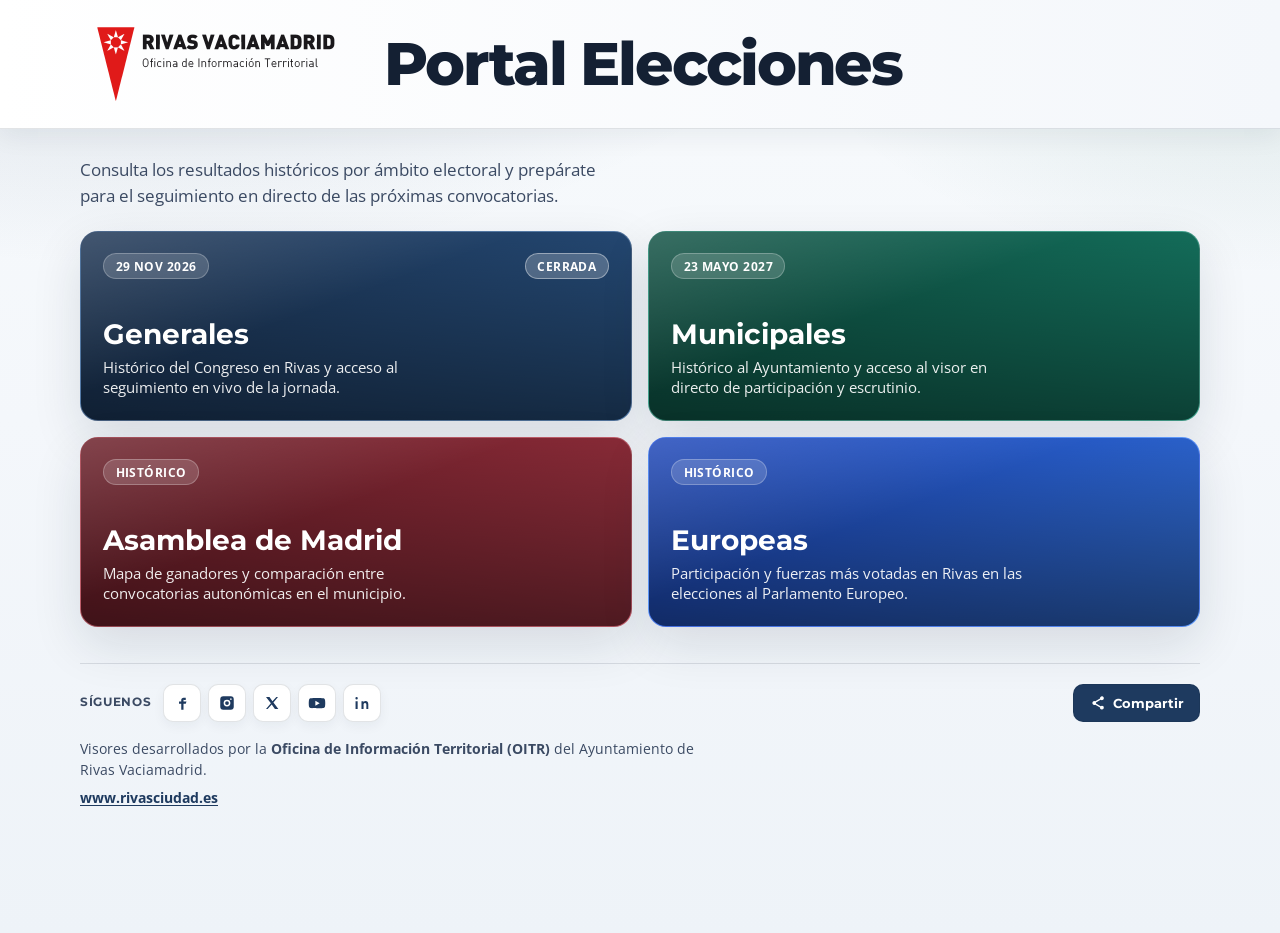
==== commit e0442f66: "Move census search to internal portals and show elector name. Remove mesa PIN flow, fix Back navigat" ====
--- a/index.html
+++ b/index.html
@@ -1,16 +1,16 @@
-<!DOCTYPE html>
-<html lang="es">
-<head>
-  <meta charset="UTF-8">
-  <meta name="viewport" content="width=device-width, initial-scale=1.0">
-  <title>Elecciones Rivas Vaciamadrid</title>
-  <meta http-equiv="refresh" content="0; url=hub/index.html">
-  <link rel="canonical" href="hub/index.html">
-  <script>
-    location.replace("hub/index.html");
-  </script>
-</head>
-<body>
-  <p>Redirigiendo al <a href="hub/index.html">HUB de Elecciones Rivas Vaciamadrid</a>…</p>
-</body>
-</html>
+<!DOCTYPE html>
+<html lang="es">
+<head>
+  <meta charset="UTF-8">
+  <meta name="viewport" content="width=device-width, initial-scale=1.0">
+  <title>Elecciones Rivas Vaciamadrid</title>
+  <meta http-equiv="refresh" content="0; url=hub/index.html">
+  <link rel="canonical" href="hub/index.html">
+  <script>
+    location.replace("hub/index.html");
+  </script>
+</head>
+<body>
+  <p>Redirigiendo al <a href="hub/index.html">HUB de Elecciones Rivas Vaciamadrid</a>…</p>
+</body>
+</html>
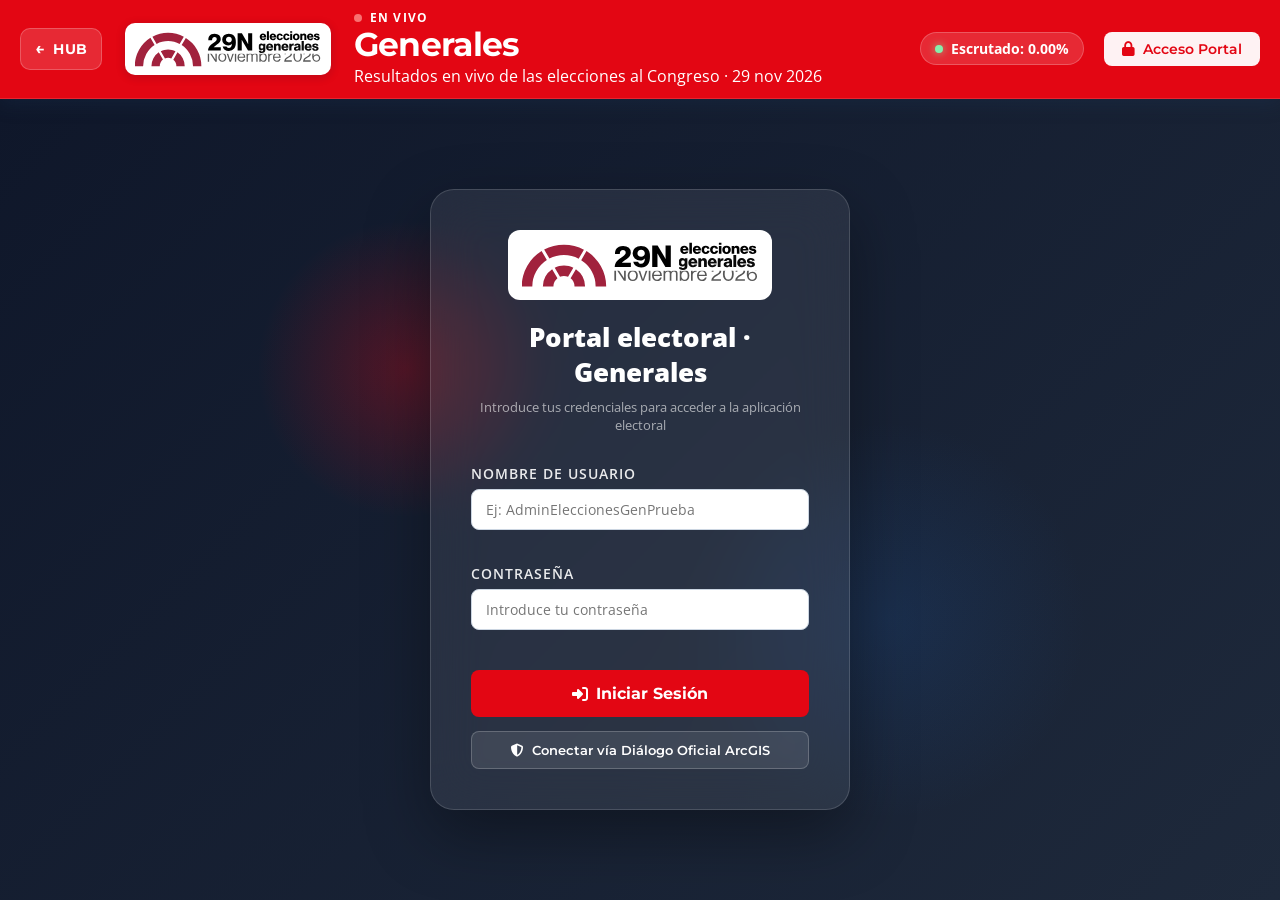
==== commit 0d1cbc7f: "Route Tomcat entry to portal login and keep public viewer disabled for now. Default landing goes to " ====
--- a/index.html
+++ b/index.html
@@ -4,13 +4,14 @@
   <meta charset="UTF-8">
   <meta name="viewport" content="width=device-width, initial-scale=1.0">
   <title>Elecciones Rivas Vaciamadrid</title>
-  <meta http-equiv="refresh" content="0; url=hub/index.html">
-  <link rel="canonical" href="hub/index.html">
+  <!-- Entrada temporal: login del portal (visor público desactivado; reactivar → hub/index.html) -->
+  <meta http-equiv="refresh" content="0; url=generales/index.html">
+  <link rel="canonical" href="generales/index.html">
   <script>
-    location.replace("hub/index.html");
+    location.replace("generales/index.html");
   </script>
 </head>
 <body>
-  <p>Redirigiendo al <a href="hub/index.html">HUB de Elecciones Rivas Vaciamadrid</a>…</p>
+  <p>Redirigiendo al <a href="generales/index.html">portal de acceso electoral</a>…</p>
 </body>
 </html>
